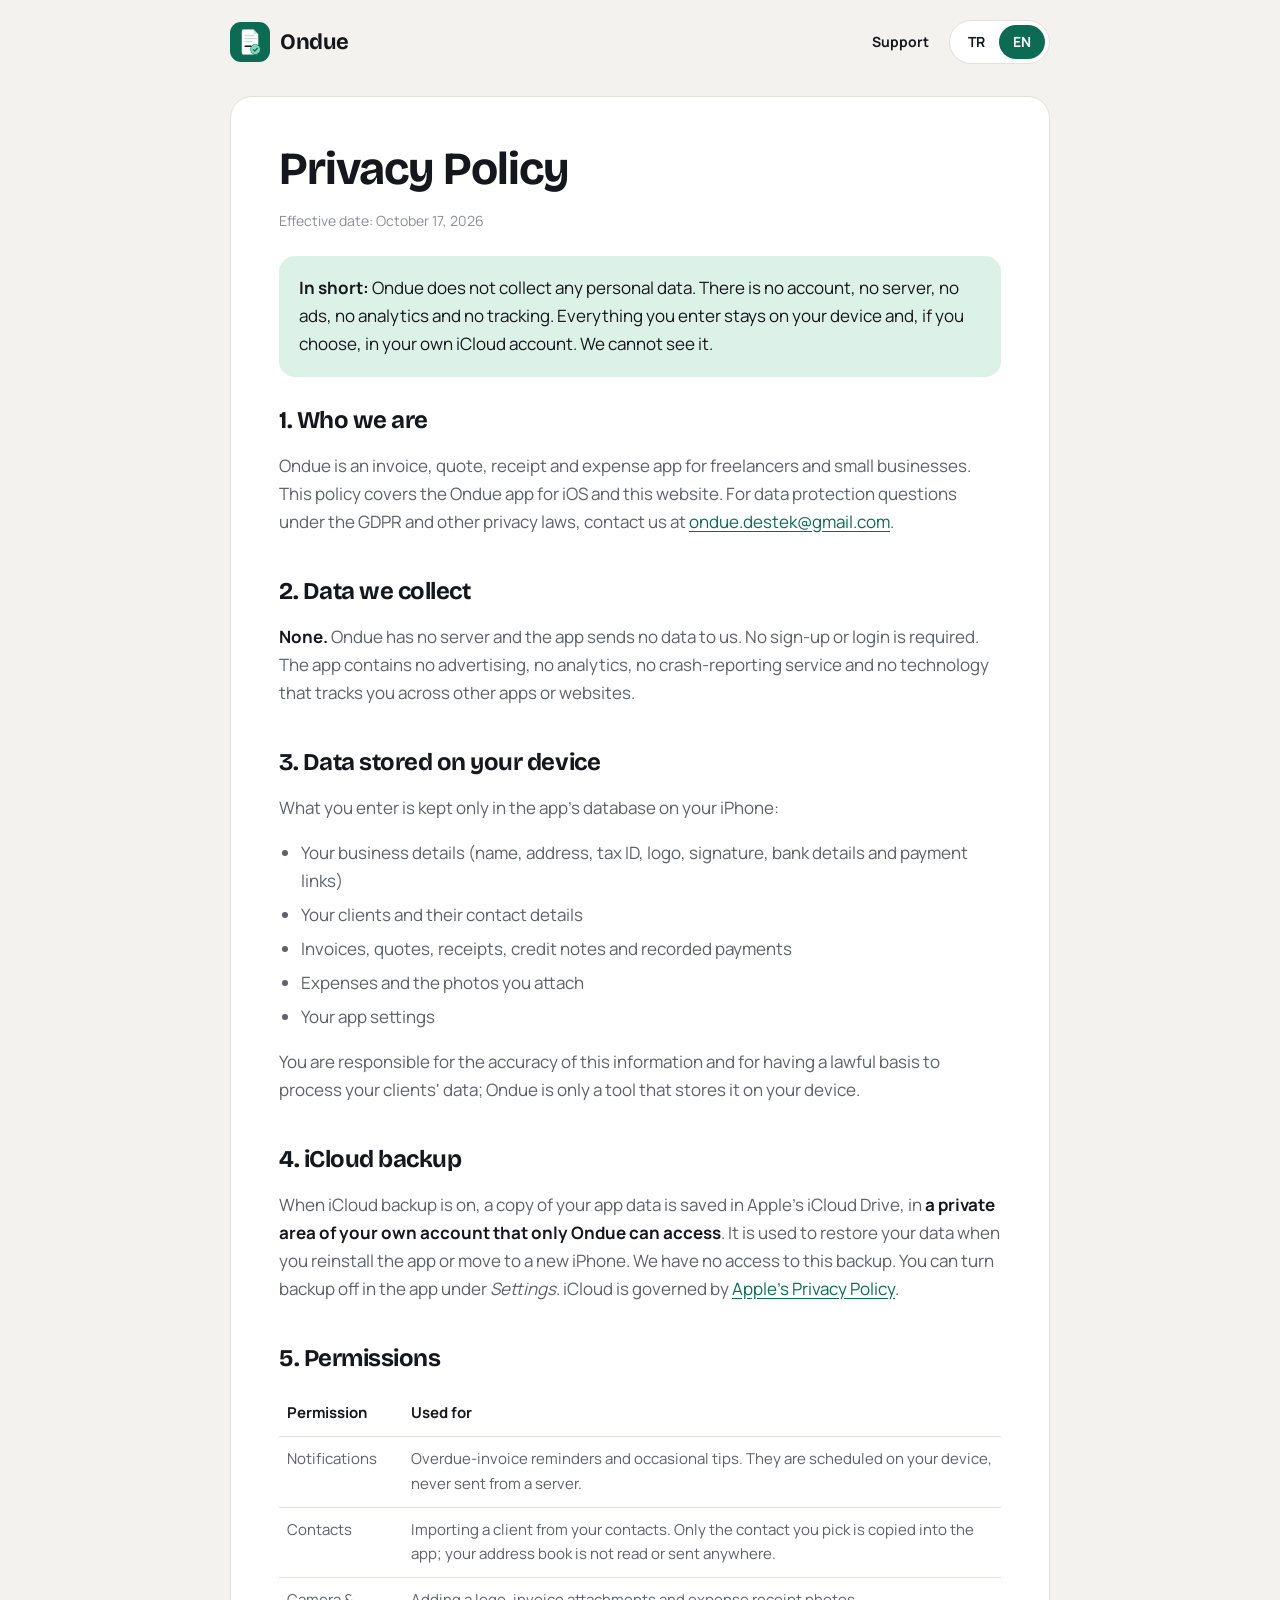
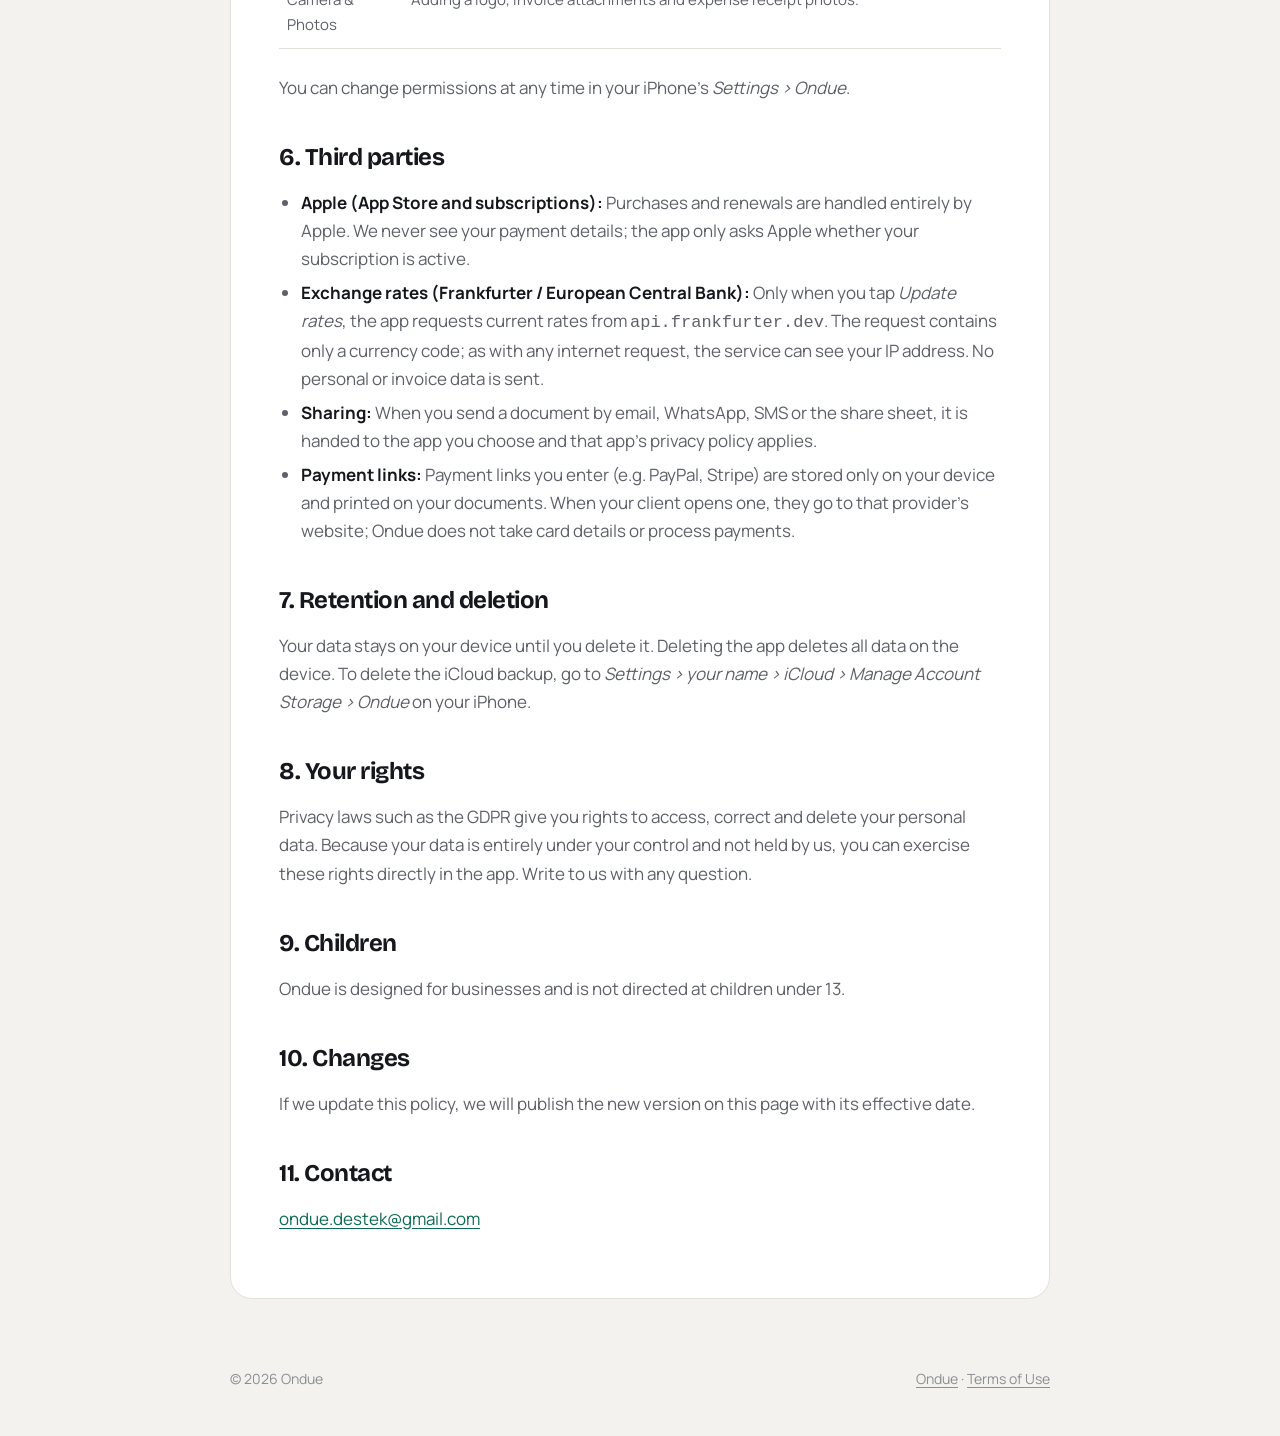
==== privacy.html @ c63a1c74 "Ondue website: home, support and privacy policy Co-Authored-By: Claude Opus 5.5 <noreply@anthropic.c" ====
<!doctype html>
<html lang="en" data-lang="en">
<head>
  <meta charset="utf-8" />
  <meta name="viewport" content="width=device-width, initial-scale=1" />
  <title>Privacy Policy · Ondue</title>
  <meta name="title-en" content="Privacy Policy · Ondue" />
  <meta name="title-tr" content="Gizlilik Politikası · Ondue" />
  <meta name="description" content="Ondue does not collect personal data. Everything stays on your device and in your own iCloud." />
  <meta name="theme-color" content="#0E6B53" />
  <link rel="icon" href="favicon.png" />
  <link rel="apple-touch-icon" href="logo.png" />
  <link rel="preconnect" href="https://fonts.googleapis.com" />
  <link rel="preconnect" href="https://fonts.gstatic.com" crossorigin />
  <link href="https://fonts.googleapis.com/css2?family=Bricolage+Grotesque:opsz,wght@12..96,700&family=Manrope:wght@400;500;700&display=swap" rel="stylesheet" />
  <link rel="stylesheet" href="style.css" />
  <script src="lang.js"></script>
</head>
<body>
  <header class="top">
    <div class="wrap">
      <a class="brand" href="./"><img src="logo.png" alt="" width="40" height="40" /><span>Ondue</span></a>
      <nav class="nav">
        <a href="./#support"><span lang-block="en">Support</span><span lang-block="tr">Destek</span></a>
        <div class="lang" role="group" aria-label="Language"><button data-lang="tr" aria-pressed="false">TR</button><button data-lang="en" aria-pressed="true">EN</button></div>
      </nav>
    </div>
  </header>

  <main class="wrap">
    <!-- ============================ TÜRKÇE ============================ -->
    <article class="doc" lang-block="tr" lang="tr">
      <h1>Gizlilik Politikası</h1>
      <p class="meta">Yürürlük tarihi: 17 Ekim 2026</p>

      <div class="summary">
        <p><strong>Kısaca:</strong> Ondue senden hiçbir kişisel veri toplamaz. Hesap, sunucu, reklam, analiz ya da takip yoktur. Girdiğin her şey cihazında ve istersen kendi iCloud hesabında saklanır. Biz bu verileri göremeyiz.</p>
      </div>

      <h2>1. Biz kimiz</h2>
      <p>Ondue, serbest çalışanlar ve küçük işletmeler için bir fatura, teklif, makbuz ve gider uygulamasıdır. Bu politika, iOS için Ondue uygulamasını ve bu web sitesini kapsar. 6698 sayılı Kişisel Verilerin Korunması Kanunu (KVKK) ve AB Genel Veri Koruma Tüzüğü (GDPR) açısından iletişim adresimiz: <a href="mailto:ondue.destek@gmail.com">ondue.destek@gmail.com</a>.</p>

      <h2>2. Topladığımız veriler</h2>
      <p><strong>Hiçbiri.</strong> Ondue'nun bir sunucusu yoktur ve uygulama bize hiçbir veri göndermez. Kayıt ya da giriş gerekmez. Uygulamada reklam, analiz aracı, hata raporlama servisi ya da başka uygulama ve sitelerde seni takip eden bir teknoloji bulunmaz.</p>

      <h2>3. Cihazında saklanan veriler</h2>
      <p>Uygulamaya girdiğin bilgiler yalnızca iPhone'undaki uygulama veritabanında tutulur:</p>
      <ul>
        <li>İşletme bilgilerin (ad, adres, vergi numarası, logo, imza, banka ve ödeme linkleri)</li>
        <li>Müşterilerin ve iletişim bilgileri</li>
        <li>Faturalar, teklifler, makbuzlar, iade faturaları ve ödeme kayıtları</li>
        <li>Giderler ve eklediğin fotoğraflar</li>
        <li>Uygulama ayarların</li>
      </ul>
      <p>Bu bilgilerin doğruluğundan ve müşterilerinin verilerini işlemek için gerekli hukuki dayanaktan sen sorumlusun; Ondue yalnızca bu verileri senin cihazında saklayan bir araçtır.</p>

      <h2>4. iCloud yedeği</h2>
      <p>iCloud yedeği açıkken uygulama verilerinin bir kopyası, Apple'ın iCloud Drive hizmetinde <strong>senin hesabına ait, yalnızca Ondue'nun erişebildiği özel bir alana</strong> kaydedilir. Bu yedek, uygulamayı silip yeniden yüklediğinde ya da yeni bir iPhone'a geçtiğinde verilerini geri yüklemek için kullanılır. Biz bu yedeğe erişemeyiz. Yedeklemeyi uygulamada <em>Ayarlar</em> bölümünden kapatabilirsin. iCloud, <a href="https://www.apple.com/tr/legal/privacy/">Apple'ın gizlilik politikasına</a> tabidir.</p>

      <h2>5. İzinler</h2>
      <div class="table-wrap">
        <table>
          <tr><th>İzin</th><th>Ne için</th></tr>
          <tr><td>Bildirimler</td><td>Geciken fatura hatırlatmaları ve seyrek ipuçları. Bildirimler cihazında planlanır, sunucudan gönderilmez.</td></tr>
          <tr><td>Kişiler</td><td>Rehberinden müşteri aktarmak. Yalnızca seçtiğin kişinin bilgileri uygulamaya kopyalanır, rehberin okunmaz ya da bir yere gönderilmez.</td></tr>
          <tr><td>Kamera ve Fotoğraflar</td><td>Logo, fatura ekleri ve gider fişi fotoğrafları eklemek.</td></tr>
        </table>
      </div>
      <p>İzinleri istediğin zaman iPhone'un <em>Ayarlar › Ondue</em> bölümünden değiştirebilirsin.</p>

      <h2>6. Üçüncü taraflar</h2>
      <ul>
        <li><strong>Apple (App Store ve abonelik):</strong> Abonelik satın alma ve yenileme işlemleri tamamen Apple tarafından yürütülür. Ödeme bilgilerini görmeyiz; uygulama yalnızca Apple'dan aboneliğinin aktif olup olmadığını öğrenir.</li>
        <li><strong>Döviz kurları (Frankfurter / Avrupa Merkez Bankası):</strong> Yalnızca <em>Kurları güncelle</em> düğmesine bastığında, uygulama <code>api.frankfurter.dev</code> adresinden güncel kurları ister. Bu istekte yalnızca para birimi kodu gönderilir; her internet isteğinde olduğu gibi IP adresin bu servis tarafından görülebilir. Kişisel ya da fatura verisi gönderilmez.</li>
        <li><strong>Paylaşım:</strong> Bir belgeyi e-posta, WhatsApp, SMS ya da paylaşım menüsüyle gönderdiğinde, belge senin seçtiğin uygulamaya aktarılır ve o uygulamanın gizlilik politikası geçerli olur.</li>
        <li><strong>Ödeme linkleri:</strong> Girdiğin ödeme linkleri (ör. iyzico, PayTR, PayPal) yalnızca cihazında saklanır ve belgelerine eklenir. Müşterin linke tıkladığında ilgili ödeme sağlayıcısının sitesine gider; Ondue kart bilgisi almaz ve ödeme işlemez.</li>
      </ul>

      <h2>7. Saklama süresi ve silme</h2>
      <p>Veriler, sen silene kadar cihazında kalır. Uygulamayı silmek cihazdaki tüm verileri siler. iCloud yedeğini silmek için iPhone'unda <em>Ayarlar › adın › iCloud › Hesap Depolamasını Yönet › Ondue</em> yolunu izleyebilirsin.</p>

      <h2>8. Hakların</h2>
      <p>KVKK ve GDPR kapsamında kişisel verilerine erişme, düzeltme ve silme gibi hakların vardır. Verilerin bizde değil, tamamen senin kontrolünde olduğu için bu hakları doğrudan uygulama içinden kullanabilirsin. Her türlü soru için bize yazabilirsin.</p>

      <h2>9. Çocuklar</h2>
      <p>Ondue işletmeler için tasarlanmıştır ve 13 yaşın altındaki çocuklara yönelik değildir.</p>

      <h2>10. Değişiklikler</h2>
      <p>Bu politikayı güncellersek yeni sürümü bu sayfada, yürürlük tarihiyle birlikte yayınlarız.</p>

      <h2>11. İletişim</h2>
      <p><a href="mailto:ondue.destek@gmail.com">ondue.destek@gmail.com</a></p>
    </article>

    <!-- ============================ ENGLISH ============================ -->
    <article class="doc" lang-block="en" lang="en">
      <h1>Privacy Policy</h1>
      <p class="meta">Effective date: October 17, 2026</p>

      <div class="summary">
        <p><strong>In short:</strong> Ondue does not collect any personal data. There is no account, no server, no ads, no analytics and no tracking. Everything you enter stays on your device and, if you choose, in your own iCloud account. We cannot see it.</p>
      </div>

      <h2>1. Who we are</h2>
      <p>Ondue is an invoice, quote, receipt and expense app for freelancers and small businesses. This policy covers the Ondue app for iOS and this website. For data protection questions under the GDPR and other privacy laws, contact us at <a href="mailto:ondue.destek@gmail.com">ondue.destek@gmail.com</a>.</p>

      <h2>2. Data we collect</h2>
      <p><strong>None.</strong> Ondue has no server and the app sends no data to us. No sign-up or login is required. The app contains no advertising, no analytics, no crash-reporting service and no technology that tracks you across other apps or websites.</p>

      <h2>3. Data stored on your device</h2>
      <p>What you enter is kept only in the app's database on your iPhone:</p>
      <ul>
        <li>Your business details (name, address, tax ID, logo, signature, bank details and payment links)</li>
        <li>Your clients and their contact details</li>
        <li>Invoices, quotes, receipts, credit notes and recorded payments</li>
        <li>Expenses and the photos you attach</li>
        <li>Your app settings</li>
      </ul>
      <p>You are responsible for the accuracy of this information and for having a lawful basis to process your clients' data; Ondue is only a tool that stores it on your device.</p>

      <h2>4. iCloud backup</h2>
      <p>When iCloud backup is on, a copy of your app data is saved in Apple's iCloud Drive, in <strong>a private area of your own account that only Ondue can access</strong>. It is used to restore your data when you reinstall the app or move to a new iPhone. We have no access to this backup. You can turn backup off in the app under <em>Settings</em>. iCloud is governed by <a href="https://www.apple.com/legal/privacy/">Apple's Privacy Policy</a>.</p>

      <h2>5. Permissions</h2>
      <div class="table-wrap">
        <table>
          <tr><th>Permission</th><th>Used for</th></tr>
          <tr><td>Notifications</td><td>Overdue-invoice reminders and occasional tips. They are scheduled on your device, never sent from a server.</td></tr>
          <tr><td>Contacts</td><td>Importing a client from your contacts. Only the contact you pick is copied into the app; your address book is not read or sent anywhere.</td></tr>
          <tr><td>Camera &amp; Photos</td><td>Adding a logo, invoice attachments and expense receipt photos.</td></tr>
        </table>
      </div>
      <p>You can change permissions at any time in your iPhone's <em>Settings › Ondue</em>.</p>

      <h2>6. Third parties</h2>
      <ul>
        <li><strong>Apple (App Store and subscriptions):</strong> Purchases and renewals are handled entirely by Apple. We never see your payment details; the app only asks Apple whether your subscription is active.</li>
        <li><strong>Exchange rates (Frankfurter / European Central Bank):</strong> Only when you tap <em>Update rates</em>, the app requests current rates from <code>api.frankfurter.dev</code>. The request contains only a currency code; as with any internet request, the service can see your IP address. No personal or invoice data is sent.</li>
        <li><strong>Sharing:</strong> When you send a document by email, WhatsApp, SMS or the share sheet, it is handed to the app you choose and that app's privacy policy applies.</li>
        <li><strong>Payment links:</strong> Payment links you enter (e.g. PayPal, Stripe) are stored only on your device and printed on your documents. When your client opens one, they go to that provider's website; Ondue does not take card details or process payments.</li>
      </ul>

      <h2>7. Retention and deletion</h2>
      <p>Your data stays on your device until you delete it. Deleting the app deletes all data on the device. To delete the iCloud backup, go to <em>Settings › your name › iCloud › Manage Account Storage › Ondue</em> on your iPhone.</p>

      <h2>8. Your rights</h2>
      <p>Privacy laws such as the GDPR give you rights to access, correct and delete your personal data. Because your data is entirely under your control and not held by us, you can exercise these rights directly in the app. Write to us with any question.</p>

      <h2>9. Children</h2>
      <p>Ondue is designed for businesses and is not directed at children under 13.</p>

      <h2>10. Changes</h2>
      <p>If we update this policy, we will publish the new version on this page with its effective date.</p>

      <h2>11. Contact</h2>
      <p><a href="mailto:ondue.destek@gmail.com">ondue.destek@gmail.com</a></p>
    </article>
  </main>

  <footer>
    <div class="wrap">
      <span>© 2026 Ondue</span>
      <span><a href="./">Ondue</a> · <a href="https://www.apple.com/legal/internet-services/itunes/dev/stdeula/"><span lang-block="en">Terms of Use</span><span lang-block="tr">Kullanım Koşulları</span></a></span>
    </div>
  </footer>
</body>
</html>
---- style.css ----
:root {
  --bg: #f4f2ee;
  --card: #ffffff;
  --ink: #15171c;
  --muted: #5e6168;
  --faint: #8b8e95;
  --line: #e4e1da;
  --accent: #0e6b53;
  --accent-ink: #ffffff;
  --mint: #7fd8b6;
  --mint-soft: #dcf2e8;
  --radius: 22px;
  color-scheme: light;
}
@media (prefers-color-scheme: dark) {
  :root {
    --bg: #101215;
    --card: #171a1f;
    --ink: #f3f4f6;
    --muted: #b9bdc6;
    --faint: #8b8f98;
    --line: #262a31;
    --accent: #7fd8b6;
    --accent-ink: #0b2a21;
    --mint-soft: #1e3a31;
    color-scheme: dark;
  }
}

* { box-sizing: border-box; }
html { -webkit-text-size-adjust: 100%; scroll-behavior: smooth; }
body {
  margin: 0;
  background: var(--bg);
  color: var(--ink);
  font: 400 17px/1.65 'Manrope', system-ui, -apple-system, 'Segoe UI', sans-serif;
  -webkit-font-smoothing: antialiased;
}
a { color: var(--accent); text-underline-offset: 3px; }
h1, h2, h3, .brand { font-family: 'Bricolage Grotesque', 'Manrope', system-ui, sans-serif; letter-spacing: -0.02em; }
h1 { font-size: clamp(36px, 7vw, 60px); line-height: 1.05; margin: 0 0 16px; }
h2 { font-size: 24px; line-height: 1.25; margin: 40px 0 10px; }
h3 { font-size: 18px; margin: 22px 0 6px; }
p, li { color: var(--muted); }
strong { color: var(--ink); }
ul { padding-left: 22px; }
li { margin: 6px 0; }

.wrap { max-width: 860px; margin: 0 auto; padding: 0 20px; }

/* header */
.top { padding: 20px 0; }
.top .wrap { display: flex; align-items: center; justify-content: space-between; gap: 12px; }
.brand { display: flex; align-items: center; gap: 10px; font-weight: 700; font-size: 22px; color: var(--ink); text-decoration: none; }
.brand img { width: 40px; height: 40px; border-radius: 11px; }
.nav { display: flex; align-items: center; gap: 6px; flex-wrap: wrap; justify-content: flex-end; }
.nav a, .lang button {
  font: 700 14px/1 'Manrope', system-ui, sans-serif;
  color: var(--ink); text-decoration: none;
  padding: 10px 14px; border-radius: 999px; border: 0; background: transparent; cursor: pointer;
}
.nav a:hover, .lang button:hover { background: var(--card); }
.lang { display: inline-flex; background: var(--card); border-radius: 999px; padding: 4px; border: 1px solid var(--line); }
.lang button[aria-pressed='true'] { background: var(--accent); color: var(--accent-ink); }

/* hero */
.hero { padding: 48px 0 24px; text-align: center; }
.hero .icon { width: 112px; height: 112px; border-radius: 26px; box-shadow: 0 18px 50px rgba(14, 107, 83, 0.28); margin-bottom: 28px; }
.hero p.lead { font-size: 20px; max-width: 600px; margin: 0 auto 28px; }
.badge {
  display: inline-flex; align-items: center; gap: 8px;
  background: var(--ink); color: var(--bg); text-decoration: none;
  font-weight: 700; padding: 14px 22px; border-radius: 16px;
}
.badge small { display: block; font-weight: 500; font-size: 11px; opacity: 0.75; line-height: 1.2; }
.badge span { line-height: 1.2; text-align: left; }
.note { font-size: 14px; color: var(--faint); margin-top: 12px; }

/* cards */
.grid { display: grid; grid-template-columns: repeat(auto-fit, minmax(230px, 1fr)); gap: 14px; margin: 40px 0; }
.card { background: var(--card); border-radius: var(--radius); padding: 22px; border: 1px solid var(--line); }
.card h3 { margin-top: 12px; }
.card p { margin: 0; font-size: 15px; }
.dot { width: 44px; height: 44px; border-radius: 14px; background: var(--mint-soft); display: grid; place-items: center; color: var(--accent); }
.dot svg { width: 22px; height: 22px; }

/* document */
.doc { background: var(--card); border-radius: var(--radius); border: 1px solid var(--line); padding: clamp(22px, 5vw, 48px); margin: 12px 0 40px; }
.doc h1 { font-size: clamp(32px, 6vw, 46px); }
.doc h2:first-of-type { margin-top: 28px; }
.meta { color: var(--faint); font-size: 14px; margin: 0; }
.summary { background: var(--mint-soft); border-radius: 16px; padding: 18px 20px; margin: 24px 0 8px; }
.summary p { color: var(--ink); margin: 0; }
table { width: 100%; border-collapse: collapse; font-size: 15px; margin: 8px 0; }
th, td { text-align: left; padding: 10px 8px; border-bottom: 1px solid var(--line); vertical-align: top; }
th { color: var(--ink); font-weight: 700; }
td { color: var(--muted); }
.table-wrap { overflow-x: auto; }

footer { padding: 28px 0 48px; color: var(--faint); font-size: 14px; }
footer .wrap { display: flex; justify-content: space-between; gap: 12px; flex-wrap: wrap; }
footer a { color: var(--faint); }

[lang-block] { display: none; }
html[data-lang='tr'] [lang-block='tr'], html[data-lang='en'] [lang-block='en'] { display: revert; }

@media (max-width: 560px) {
  body { font-size: 16px; }
  .nav a { padding: 8px 10px; }
  .brand span { display: none; }
}
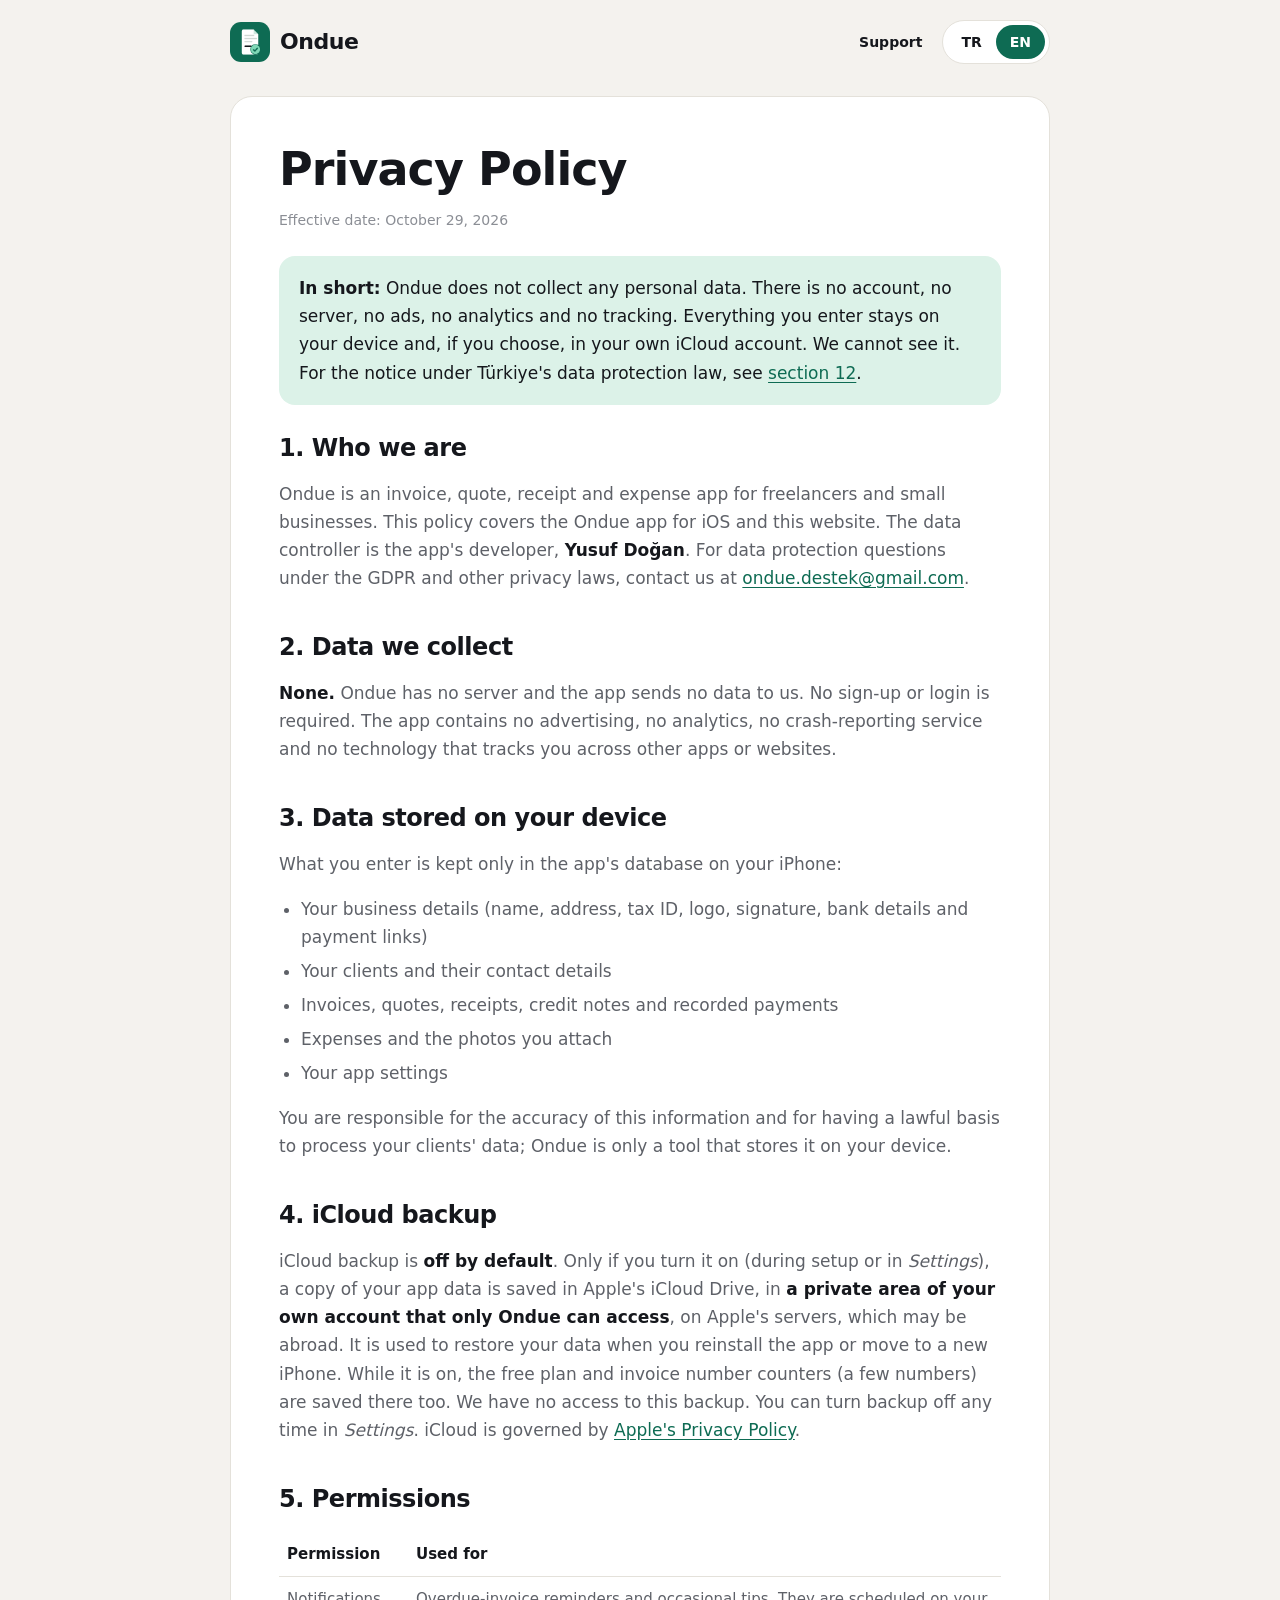
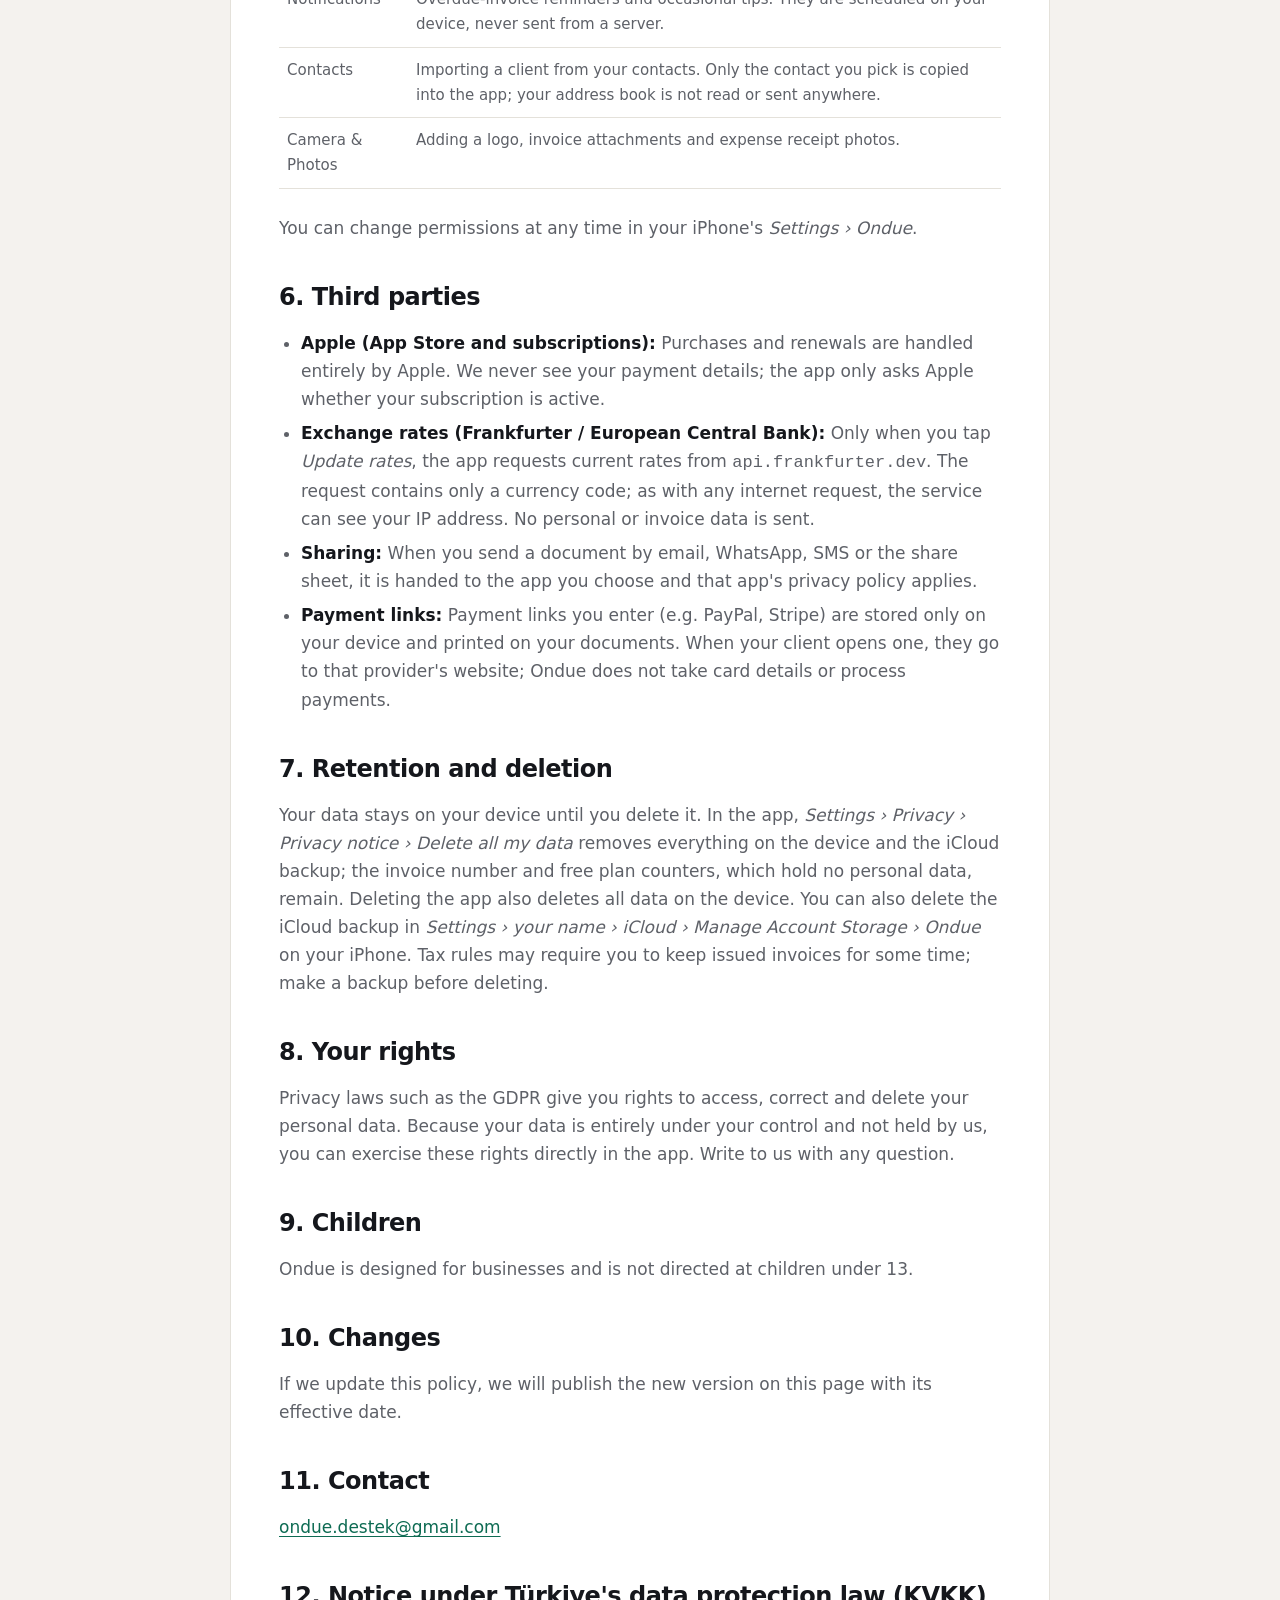
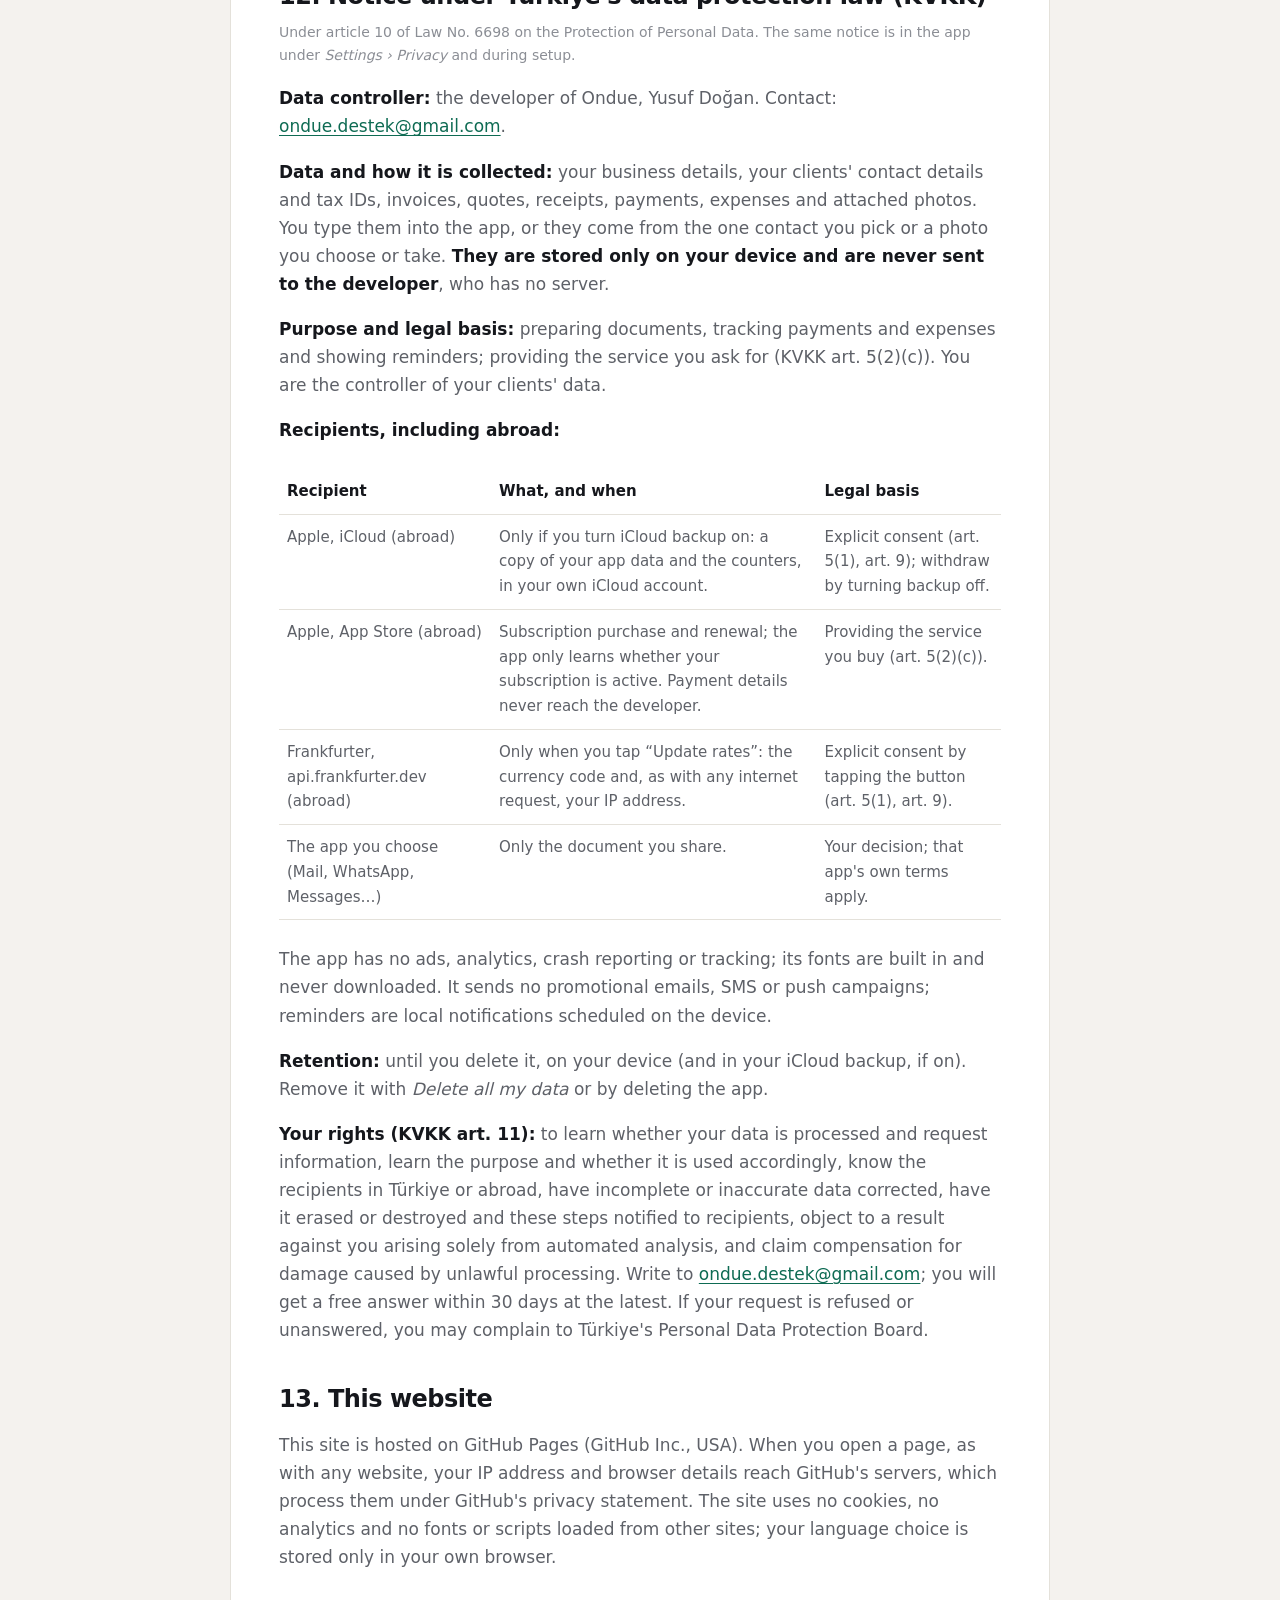
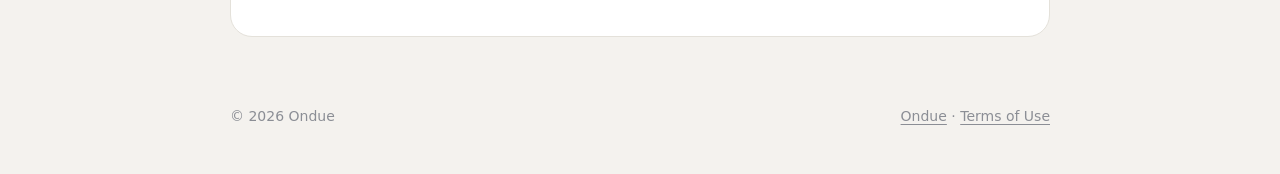
==== commit 4f8cea0a: "Gizlilik: KVKK aydınlatma metni, yazı tipleri siteden sunuluyor - privacy.html: 12. bölüm KVKK aydın" ====
--- a/privacy.html
+++ b/privacy.html
@@ -10,9 +10,6 @@
   <meta name="theme-color" content="#0E6B53" />
   <link rel="icon" href="favicon.png" />
   <link rel="apple-touch-icon" href="logo.png" />
-  <link rel="preconnect" href="https://fonts.googleapis.com" />
-  <link rel="preconnect" href="https://fonts.gstatic.com" crossorigin />
-  <link href="https://fonts.googleapis.com/css2?family=Bricolage+Grotesque:opsz,wght@12..96,700&family=Manrope:wght@400;500;700&display=swap" rel="stylesheet" />
   <link rel="stylesheet" href="style.css" />
   <script src="lang.js"></script>
 </head>
@@ -31,14 +28,14 @@
     <!-- ============================ TÜRKÇE ============================ -->
     <article class="doc" lang-block="tr" lang="tr">
       <h1>Gizlilik Politikası</h1>
-      <p class="meta">Yürürlük tarihi: 17 Ekim 2026</p>
+      <p class="meta">Yürürlük tarihi: 29 Ekim 2026</p>
 
       <div class="summary">
-        <p><strong>Kısaca:</strong> Ondue senden hiçbir kişisel veri toplamaz. Hesap, sunucu, reklam, analiz ya da takip yoktur. Girdiğin her şey cihazında ve istersen kendi iCloud hesabında saklanır. Biz bu verileri göremeyiz.</p>
+        <p><strong>Kısaca:</strong> Ondue senden hiçbir kişisel veri toplamaz. Hesap, sunucu, reklam, analiz ya da takip yoktur. Girdiğin her şey cihazında ve istersen kendi iCloud hesabında saklanır. Biz bu verileri göremeyiz. KVKK aydınlatma metni için <a href="#kvkk">12. bölüme</a> bak.</p>
       </div>
 
       <h2>1. Biz kimiz</h2>
-      <p>Ondue, serbest çalışanlar ve küçük işletmeler için bir fatura, teklif, makbuz ve gider uygulamasıdır. Bu politika, iOS için Ondue uygulamasını ve bu web sitesini kapsar. 6698 sayılı Kişisel Verilerin Korunması Kanunu (KVKK) ve AB Genel Veri Koruma Tüzüğü (GDPR) açısından iletişim adresimiz: <a href="mailto:ondue.destek@gmail.com">ondue.destek@gmail.com</a>.</p>
+      <p>Ondue, serbest çalışanlar ve küçük işletmeler için bir fatura, teklif, makbuz ve gider uygulamasıdır. Bu politika, iOS için Ondue uygulamasını ve bu web sitesini kapsar. Veri sorumlusu, uygulamanın geliştiricisi <strong>Yusuf Doğan</strong>'dır. 6698 sayılı Kişisel Verilerin Korunması Kanunu (KVKK) ve AB Genel Veri Koruma Tüzüğü (GDPR) açısından iletişim adresimiz: <a href="mailto:ondue.destek@gmail.com">ondue.destek@gmail.com</a>.</p>
 
       <h2>2. Topladığımız veriler</h2>
       <p><strong>Hiçbiri.</strong> Ondue'nun bir sunucusu yoktur ve uygulama bize hiçbir veri göndermez. Kayıt ya da giriş gerekmez. Uygulamada reklam, analiz aracı, hata raporlama servisi ya da başka uygulama ve sitelerde seni takip eden bir teknoloji bulunmaz.</p>
@@ -55,7 +52,7 @@
       <p>Bu bilgilerin doğruluğundan ve müşterilerinin verilerini işlemek için gerekli hukuki dayanaktan sen sorumlusun; Ondue yalnızca bu verileri senin cihazında saklayan bir araçtır.</p>
 
       <h2>4. iCloud yedeği</h2>
-      <p>iCloud yedeği açıkken uygulama verilerinin bir kopyası, Apple'ın iCloud Drive hizmetinde <strong>senin hesabına ait, yalnızca Ondue'nun erişebildiği özel bir alana</strong> kaydedilir. Bu yedek, uygulamayı silip yeniden yüklediğinde ya da yeni bir iPhone'a geçtiğinde verilerini geri yüklemek için kullanılır. Biz bu yedeğe erişemeyiz. Yedeklemeyi uygulamada <em>Ayarlar</em> bölümünden kapatabilirsin. iCloud, <a href="https://www.apple.com/tr/legal/privacy/">Apple'ın gizlilik politikasına</a> tabidir.</p>
+      <p>iCloud yedeği <strong>varsayılan olarak kapalıdır</strong>; yalnızca sen açarsan (ilk kurulumda ya da <em>Ayarlar</em>'da) uygulama verilerinin bir kopyası, Apple'ın iCloud Drive hizmetinde <strong>senin hesabına ait, yalnızca Ondue'nun erişebildiği özel bir alana</strong> kaydedilir. Apple'ın sunucuları yurt dışındadır. Bu yedek, uygulamayı silip yeniden yüklediğinde ya da yeni bir iPhone'a geçtiğinde verilerini geri yüklemek için kullanılır. Yedek açıkken ücretsiz plan ve fatura numarası sayaçları (birkaç sayı) da aynı alana yazılır. Biz bu yedeğe erişemeyiz. Yedeklemeyi istediğin zaman <em>Ayarlar</em>'dan kapatabilirsin. iCloud, <a href="https://www.apple.com/tr/legal/privacy/">Apple'ın gizlilik politikasına</a> tabidir.</p>
 
       <h2>5. İzinler</h2>
       <div class="table-wrap">
@@ -77,10 +74,10 @@
       </ul>
 
       <h2>7. Saklama süresi ve silme</h2>
-      <p>Veriler, sen silene kadar cihazında kalır. Uygulamayı silmek cihazdaki tüm verileri siler. iCloud yedeğini silmek için iPhone'unda <em>Ayarlar › adın › iCloud › Hesap Depolamasını Yönet › Ondue</em> yolunu izleyebilirsin.</p>
+      <p>Veriler, sen silene kadar cihazında kalır. Uygulamada <em>Ayarlar › Gizlilik › KVKK aydınlatma metni › Tüm verilerimi sil</em> cihazdaki her şeyi ve iCloud yedeğini siler; kişisel bilgi içermeyen fatura numarası ve ücretsiz plan sayaçları kalır. Uygulamayı silmek de cihazdaki tüm verileri siler. iCloud yedeğini ayrıca iPhone'unda <em>Ayarlar › adın › iCloud › Hesap Depolamasını Yönet › Ondue</em> yolundan silebilirsin. Vergi mevzuatı kestiğin faturaları belirli bir süre saklamanı gerektirebilir; silmeden önce bir yedek al.</p>
 
       <h2>8. Hakların</h2>
-      <p>KVKK ve GDPR kapsamında kişisel verilerine erişme, düzeltme ve silme gibi hakların vardır. Verilerin bizde değil, tamamen senin kontrolünde olduğu için bu hakları doğrudan uygulama içinden kullanabilirsin. Her türlü soru için bize yazabilirsin.</p>
+      <p>KVKK ve GDPR kapsamında kişisel verilerine erişme, düzeltme ve silme gibi hakların vardır. Verilerin bizde değil, tamamen senin kontrolünde olduğu için bu hakları doğrudan uygulama içinden kullanabilirsin. KVKK md.11 kapsamındaki hakların ve başvuru yolu <a href="#kvkk">12. bölümde</a>. Her türlü soru için bize yazabilirsin.</p>
 
       <h2>9. Çocuklar</h2>
       <p>Ondue işletmeler için tasarlanmıştır ve 13 yaşın altındaki çocuklara yönelik değildir.</p>
@@ -90,19 +87,41 @@
 
       <h2>11. İletişim</h2>
       <p><a href="mailto:ondue.destek@gmail.com">ondue.destek@gmail.com</a></p>
+
+      <h2 id="kvkk">12. KVKK Aydınlatma Metni</h2>
+      <p class="meta">6698 sayılı Kişisel Verilerin Korunması Kanunu md.10 ve Aydınlatma Yükümlülüğünün Yerine Getirilmesinde Uyulacak Usul ve Esaslar Hakkında Tebliğ uyarınca. Aynı metin uygulamada <em>Ayarlar › Gizlilik</em> bölümünde ve ilk kurulumda yer alır.</p>
+      <p><strong>Veri sorumlusu:</strong> Ondue uygulamasının geliştiricisi Yusuf Doğan. İletişim: <a href="mailto:ondue.destek@gmail.com">ondue.destek@gmail.com</a>.</p>
+      <p><strong>İşlenen veriler ve toplama yöntemi:</strong> İşletme bilgilerin (ad, soyad, unvan, adres, telefon, e-posta, vergi veya T.C. kimlik numarası, logo, imza, IBAN ve ödeme linkleri); müşterilerinin adı, adresi, e-postası, telefonu ve vergi numarası; faturalar, teklifler, makbuzlar, ödemeler, giderler ve eklediğin fotoğraflar. Bunları uygulamadaki formlara sen girersin ya da rehberinden seçtiğin tek bir kişiden, seçtiğin veya çektiğin bir fotoğraftan alınır. <strong>Yalnızca cihazında saklanır; geliştiriciye gönderilmez.</strong> Geliştiricinin sunucusu yoktur.</p>
+      <p><strong>Amaç ve hukuki sebep:</strong> Fatura, teklif ve makbuz hazırlamak, ödemeleri ve giderleri takip etmek, hatırlatma göstermek; talep ettiğin hizmetin sunulması (KVKK md.5/2-c). Müşterilerinin bilgileri için veri sorumlusu sensin.</p>
+      <p><strong>Aktarılan kişiler ve yurt dışı:</strong></p>
+      <div class="table-wrap">
+        <table>
+          <tr><th>Alıcı</th><th>Ne gider, ne zaman</th><th>Hukuki sebep</th></tr>
+          <tr><td>Apple, iCloud (yurt dışı)</td><td>Yalnızca iCloud yedeğini açarsan: uygulama verilerinin kopyası ve sayaçlar, kendi iCloud hesabına.</td><td>Açık rıza (md.5/1, md.9); yedeği kapatarak geri alınır.</td></tr>
+          <tr><td>Apple, App Store (yurt dışı)</td><td>Abonelik satın alma ve yenileme; uygulama yalnızca aboneliğin etkin olup olmadığını öğrenir. Ödeme bilgilerin geliştiriciye gelmez.</td><td>Satın aldığın hizmetin sunulması (md.5/2-c).</td></tr>
+          <tr><td>Frankfurter, api.frankfurter.dev (yurt dışı)</td><td>Yalnızca “Kurları güncelle”ye dokunduğunda: para birimi kodu ve, her internet isteğinde olduğu gibi, IP adresin.</td><td>Düğmeye dokunarak verdiğin açık rıza (md.5/1, md.9).</td></tr>
+          <tr><td>Seçtiğin uygulama (Mail, WhatsApp, Mesajlar…)</td><td>Bir belgeyi paylaştığında, yalnızca o belge.</td><td>Senin kararın; o uygulama kendi koşullarıyla işler.</td></tr>
+        </table>
+      </div>
+      <p>Uygulamada reklam, analiz, hata raporlama ya da takip aracı yoktur; yazı tipleri uygulamanın içindedir ve internetten indirilmez. Uygulama tanıtım ya da pazarlama amaçlı e-posta, SMS veya anlık bildirim göndermez; hatırlatmalar cihazda planlanan yerel bildirimlerdir.</p>
+      <p><strong>Saklama süresi:</strong> Sen silene kadar cihazında (ve açtıysan iCloud yedeğinde). <em>Tüm verilerimi sil</em> ile ya da uygulamayı silerek kaldırabilirsin.</p>
+      <p><strong>Hakların (KVKK md.11):</strong> Kişisel verilerinin işlenip işlenmediğini öğrenme, işlenmişse bilgi isteme, işlenme amacını ve amacına uygun kullanılıp kullanılmadığını öğrenme, yurt içinde veya yurt dışında aktarıldığı üçüncü kişileri bilme, eksik veya yanlış işlenmişse düzeltilmesini, silinmesini veya yok edilmesini isteme, bu işlemlerin aktarıldığı kişilere bildirilmesini isteme, münhasıran otomatik sistemlerle analiz edilmesi sonucu aleyhine bir sonuca itiraz etme ve kanuna aykırı işleme nedeniyle zarara uğrarsan zararın giderilmesini talep etme. Başvurunu <a href="mailto:ondue.destek@gmail.com">ondue.destek@gmail.com</a> adresine iletebilirsin; en geç 30 gün içinde ücretsiz cevaplanır. Başvurun reddedilir ya da cevapsız kalırsa Kişisel Verileri Koruma Kurulu'na şikâyette bulunabilirsin.</p>
+
+      <h2>13. Bu web sitesi</h2>
+      <p>Bu site GitHub Pages (GitHub Inc., ABD) üzerinde barındırılır. Bir sayfayı açtığında, her web sitesinde olduğu gibi IP adresin ve tarayıcı bilgilerin GitHub'ın sunucularına ulaşır; GitHub bunları kendi gizlilik bildirimine göre işler. Sitede çerez, analiz aracı ya da başka bir siteden yüklenen yazı tipi veya kod yoktur; dil seçimin yalnızca kendi tarayıcında saklanır.</p>
     </article>
 
     <!-- ============================ ENGLISH ============================ -->
     <article class="doc" lang-block="en" lang="en">
       <h1>Privacy Policy</h1>
-      <p class="meta">Effective date: October 17, 2026</p>
+      <p class="meta">Effective date: October 29, 2026</p>
 
       <div class="summary">
-        <p><strong>In short:</strong> Ondue does not collect any personal data. There is no account, no server, no ads, no analytics and no tracking. Everything you enter stays on your device and, if you choose, in your own iCloud account. We cannot see it.</p>
+        <p><strong>In short:</strong> Ondue does not collect any personal data. There is no account, no server, no ads, no analytics and no tracking. Everything you enter stays on your device and, if you choose, in your own iCloud account. We cannot see it. For the notice under Türkiye's data protection law, see <a href="#kvkk-en">section 12</a>.</p>
       </div>
 
       <h2>1. Who we are</h2>
-      <p>Ondue is an invoice, quote, receipt and expense app for freelancers and small businesses. This policy covers the Ondue app for iOS and this website. For data protection questions under the GDPR and other privacy laws, contact us at <a href="mailto:ondue.destek@gmail.com">ondue.destek@gmail.com</a>.</p>
+      <p>Ondue is an invoice, quote, receipt and expense app for freelancers and small businesses. This policy covers the Ondue app for iOS and this website. The data controller is the app's developer, <strong>Yusuf Doğan</strong>. For data protection questions under the GDPR and other privacy laws, contact us at <a href="mailto:ondue.destek@gmail.com">ondue.destek@gmail.com</a>.</p>
 
       <h2>2. Data we collect</h2>
       <p><strong>None.</strong> Ondue has no server and the app sends no data to us. No sign-up or login is required. The app contains no advertising, no analytics, no crash-reporting service and no technology that tracks you across other apps or websites.</p>
@@ -119,7 +138,7 @@
       <p>You are responsible for the accuracy of this information and for having a lawful basis to process your clients' data; Ondue is only a tool that stores it on your device.</p>
 
       <h2>4. iCloud backup</h2>
-      <p>When iCloud backup is on, a copy of your app data is saved in Apple's iCloud Drive, in <strong>a private area of your own account that only Ondue can access</strong>. It is used to restore your data when you reinstall the app or move to a new iPhone. We have no access to this backup. You can turn backup off in the app under <em>Settings</em>. iCloud is governed by <a href="https://www.apple.com/legal/privacy/">Apple's Privacy Policy</a>.</p>
+      <p>iCloud backup is <strong>off by default</strong>. Only if you turn it on (during setup or in <em>Settings</em>), a copy of your app data is saved in Apple's iCloud Drive, in <strong>a private area of your own account that only Ondue can access</strong>, on Apple's servers, which may be abroad. It is used to restore your data when you reinstall the app or move to a new iPhone. While it is on, the free plan and invoice number counters (a few numbers) are saved there too. We have no access to this backup. You can turn backup off any time in <em>Settings</em>. iCloud is governed by <a href="https://www.apple.com/legal/privacy/">Apple's Privacy Policy</a>.</p>
 
       <h2>5. Permissions</h2>
       <div class="table-wrap">
@@ -141,7 +160,7 @@
       </ul>
 
       <h2>7. Retention and deletion</h2>
-      <p>Your data stays on your device until you delete it. Deleting the app deletes all data on the device. To delete the iCloud backup, go to <em>Settings › your name › iCloud › Manage Account Storage › Ondue</em> on your iPhone.</p>
+      <p>Your data stays on your device until you delete it. In the app, <em>Settings › Privacy › Privacy notice › Delete all my data</em> removes everything on the device and the iCloud backup; the invoice number and free plan counters, which hold no personal data, remain. Deleting the app also deletes all data on the device. You can also delete the iCloud backup in <em>Settings › your name › iCloud › Manage Account Storage › Ondue</em> on your iPhone. Tax rules may require you to keep issued invoices for some time; make a backup before deleting.</p>
 
       <h2>8. Your rights</h2>
       <p>Privacy laws such as the GDPR give you rights to access, correct and delete your personal data. Because your data is entirely under your control and not held by us, you can exercise these rights directly in the app. Write to us with any question.</p>
@@ -154,6 +173,28 @@
 
       <h2>11. Contact</h2>
       <p><a href="mailto:ondue.destek@gmail.com">ondue.destek@gmail.com</a></p>
+
+      <h2 id="kvkk-en">12. Notice under Türkiye's data protection law (KVKK)</h2>
+      <p class="meta">Under article 10 of Law No. 6698 on the Protection of Personal Data. The same notice is in the app under <em>Settings › Privacy</em> and during setup.</p>
+      <p><strong>Data controller:</strong> the developer of Ondue, Yusuf Doğan. Contact: <a href="mailto:ondue.destek@gmail.com">ondue.destek@gmail.com</a>.</p>
+      <p><strong>Data and how it is collected:</strong> your business details, your clients' contact details and tax IDs, invoices, quotes, receipts, payments, expenses and attached photos. You type them into the app, or they come from the one contact you pick or a photo you choose or take. <strong>They are stored only on your device and are never sent to the developer</strong>, who has no server.</p>
+      <p><strong>Purpose and legal basis:</strong> preparing documents, tracking payments and expenses and showing reminders; providing the service you ask for (KVKK art. 5(2)(c)). You are the controller of your clients' data.</p>
+      <p><strong>Recipients, including abroad:</strong></p>
+      <div class="table-wrap">
+        <table>
+          <tr><th>Recipient</th><th>What, and when</th><th>Legal basis</th></tr>
+          <tr><td>Apple, iCloud (abroad)</td><td>Only if you turn iCloud backup on: a copy of your app data and the counters, in your own iCloud account.</td><td>Explicit consent (art. 5(1), art. 9); withdraw by turning backup off.</td></tr>
+          <tr><td>Apple, App Store (abroad)</td><td>Subscription purchase and renewal; the app only learns whether your subscription is active. Payment details never reach the developer.</td><td>Providing the service you buy (art. 5(2)(c)).</td></tr>
+          <tr><td>Frankfurter, api.frankfurter.dev (abroad)</td><td>Only when you tap “Update rates”: the currency code and, as with any internet request, your IP address.</td><td>Explicit consent by tapping the button (art. 5(1), art. 9).</td></tr>
+          <tr><td>The app you choose (Mail, WhatsApp, Messages…)</td><td>Only the document you share.</td><td>Your decision; that app's own terms apply.</td></tr>
+        </table>
+      </div>
+      <p>The app has no ads, analytics, crash reporting or tracking; its fonts are built in and never downloaded. It sends no promotional emails, SMS or push campaigns; reminders are local notifications scheduled on the device.</p>
+      <p><strong>Retention:</strong> until you delete it, on your device (and in your iCloud backup, if on). Remove it with <em>Delete all my data</em> or by deleting the app.</p>
+      <p><strong>Your rights (KVKK art. 11):</strong> to learn whether your data is processed and request information, learn the purpose and whether it is used accordingly, know the recipients in Türkiye or abroad, have incomplete or inaccurate data corrected, have it erased or destroyed and these steps notified to recipients, object to a result against you arising solely from automated analysis, and claim compensation for damage caused by unlawful processing. Write to <a href="mailto:ondue.destek@gmail.com">ondue.destek@gmail.com</a>; you will get a free answer within 30 days at the latest. If your request is refused or unanswered, you may complain to Türkiye's Personal Data Protection Board.</p>
+
+      <h2>13. This website</h2>
+      <p>This site is hosted on GitHub Pages (GitHub Inc., USA). When you open a page, as with any website, your IP address and browser details reach GitHub's servers, which process them under GitHub's privacy statement. The site uses no cookies, no analytics and no fonts or scripts loaded from other sites; your language choice is stored only in your own browser.</p>
     </article>
   </main>
 
--- a/style.css
+++ b/style.css
@@ -1,3 +1,9 @@
+/* Fonts are served from this site, never fetched from Google Fonts: no visitor data goes to a third party. */
+@font-face { font-family: 'Manrope'; font-weight: 400; font-display: swap; src: url('fonts/Manrope_400Regular.ttf') format('truetype'); }
+@font-face { font-family: 'Manrope'; font-weight: 500; font-display: swap; src: url('fonts/Manrope_500Medium.ttf') format('truetype'); }
+@font-face { font-family: 'Manrope'; font-weight: 700; font-display: swap; src: url('fonts/Manrope_700Bold.ttf') format('truetype'); }
+@font-face { font-family: 'Bricolage Grotesque'; font-weight: 700; font-display: swap; src: url('fonts/BricolageGrotesque_700Bold.ttf') format('truetype'); }
+
 :root {
   --bg: #f4f2ee;
   --card: #ffffff;
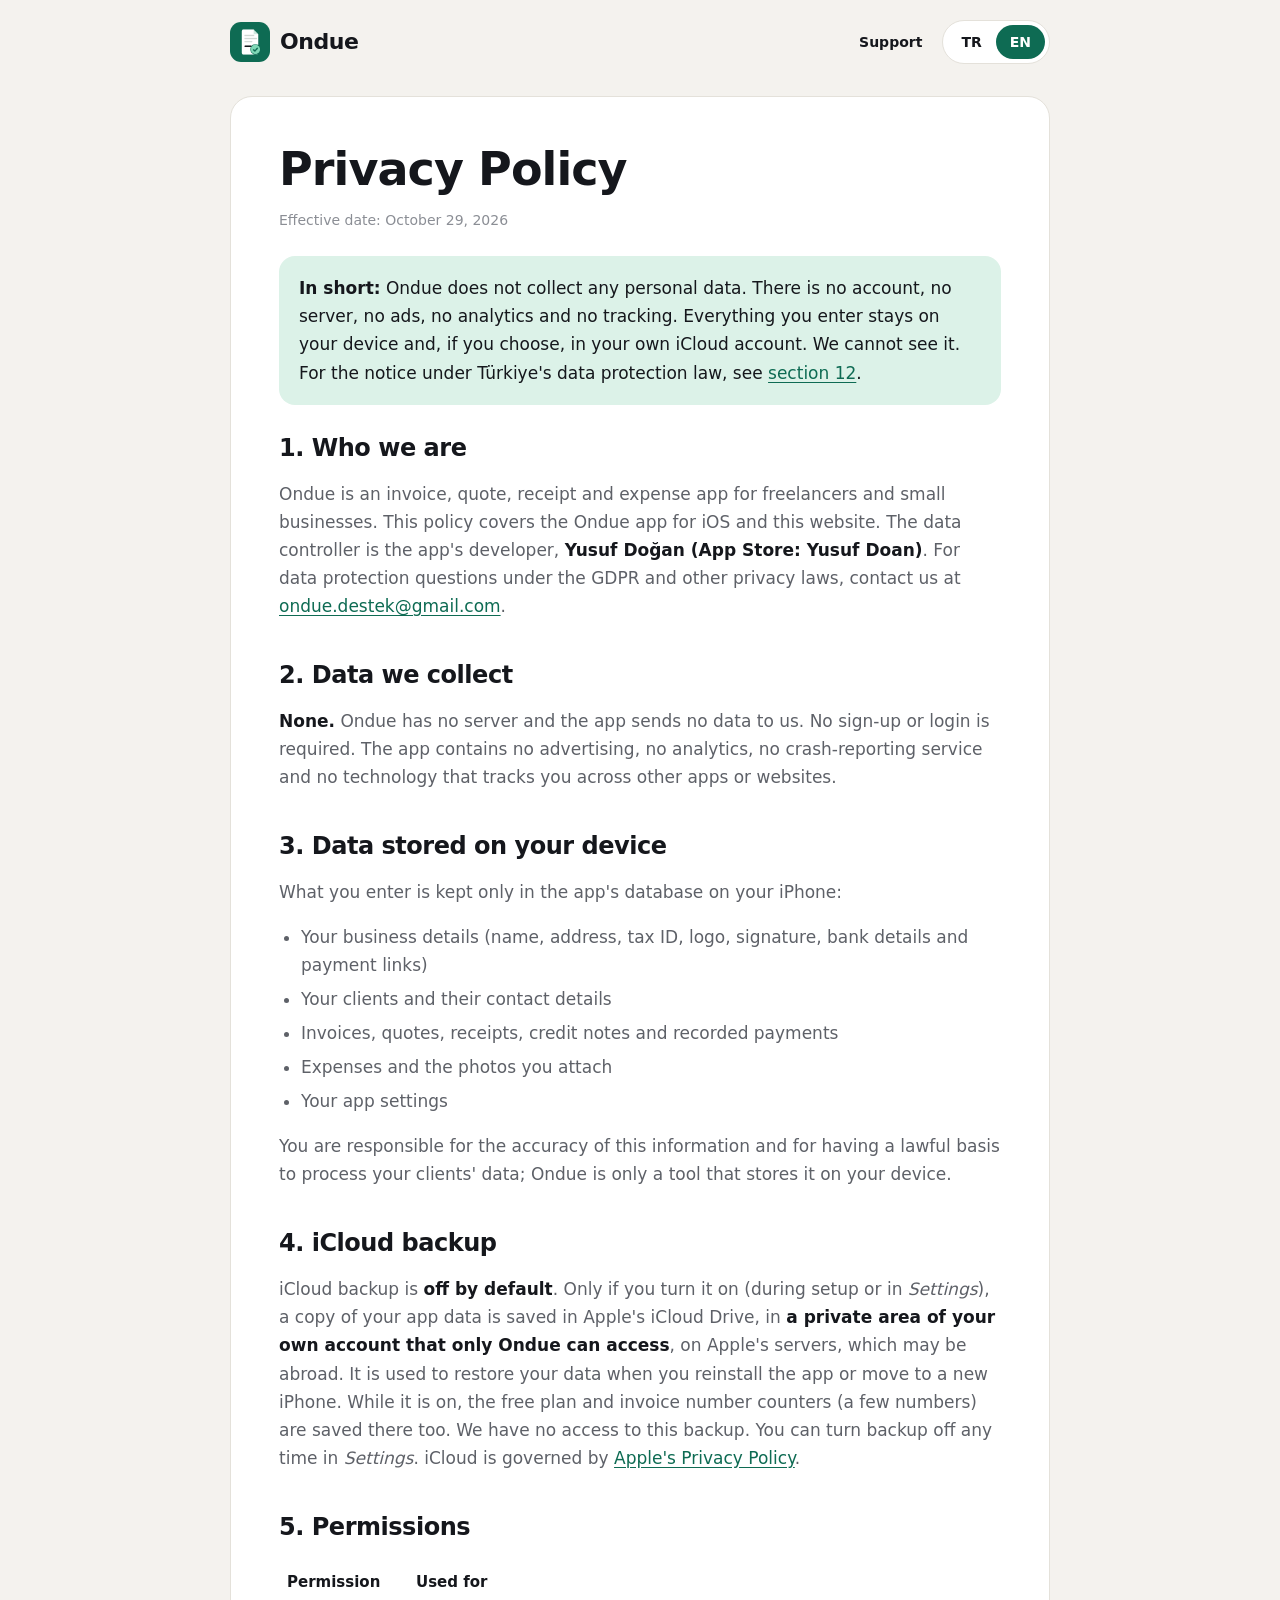
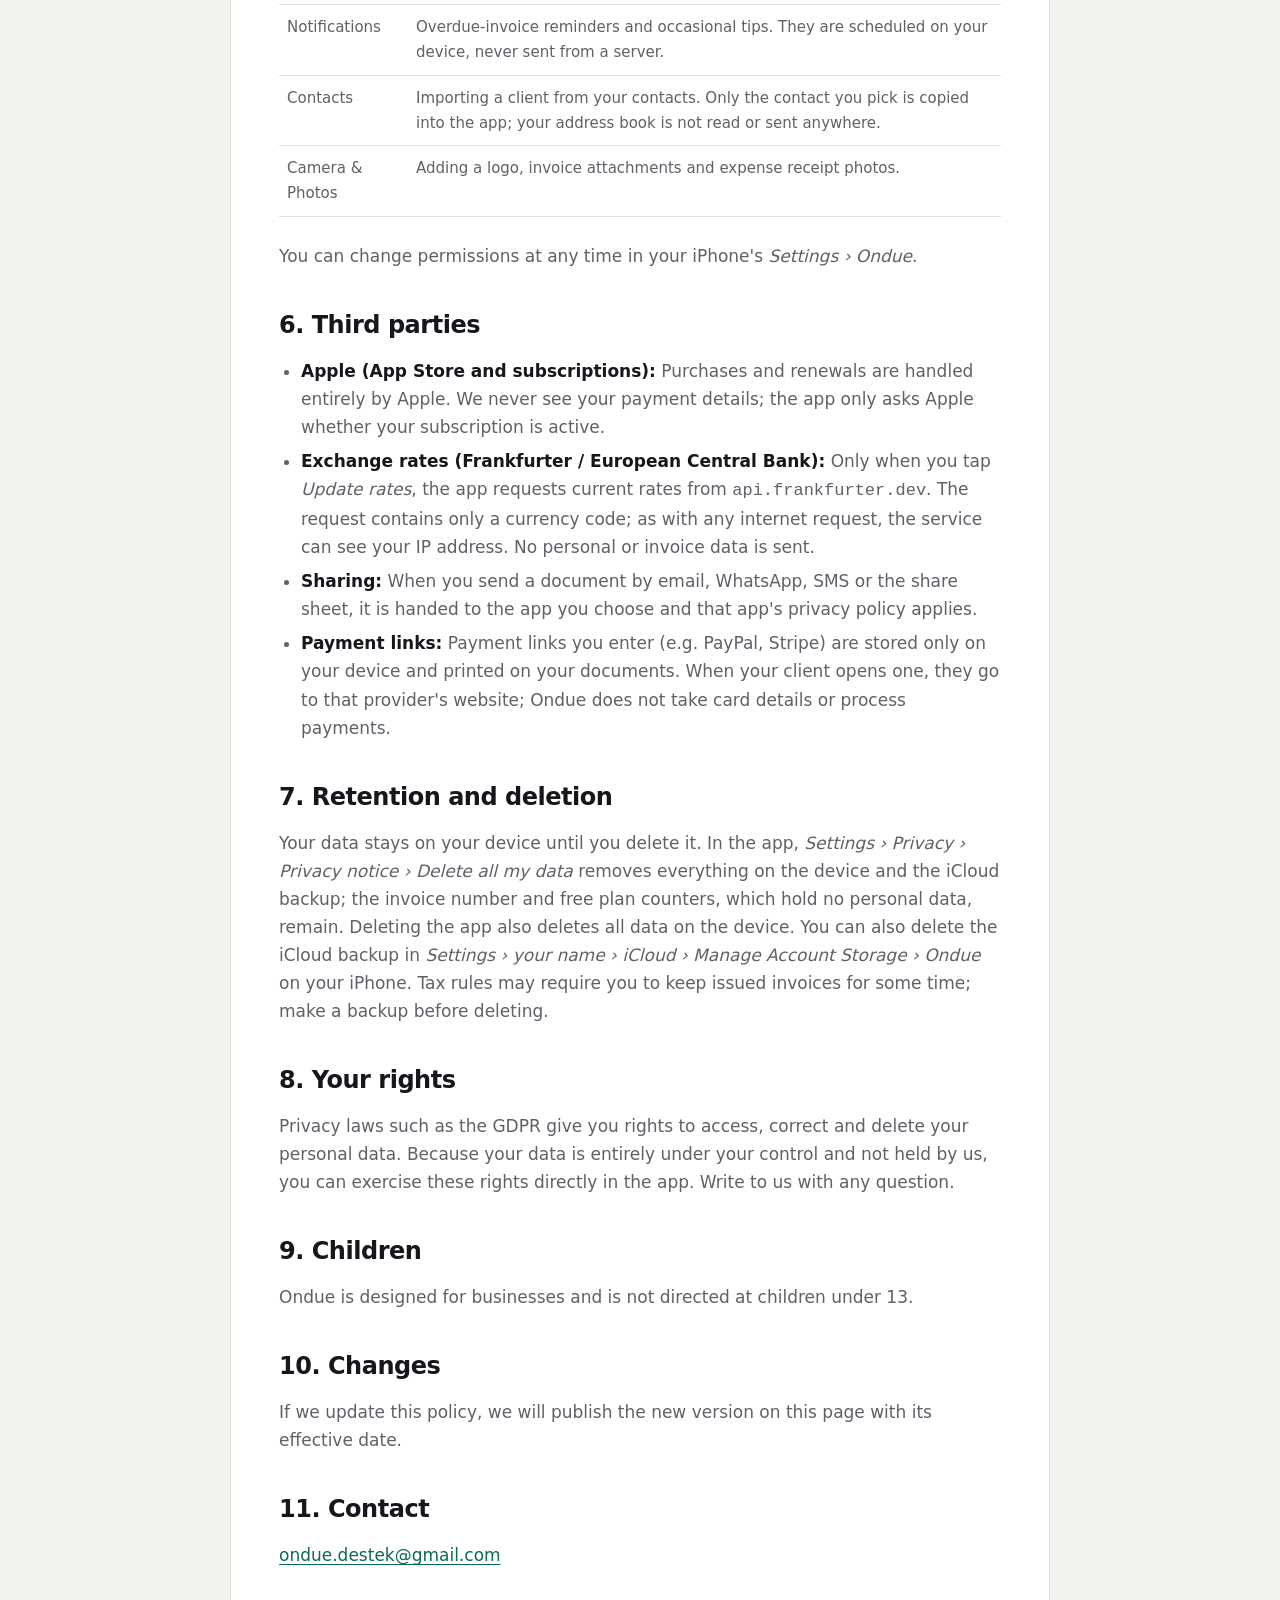
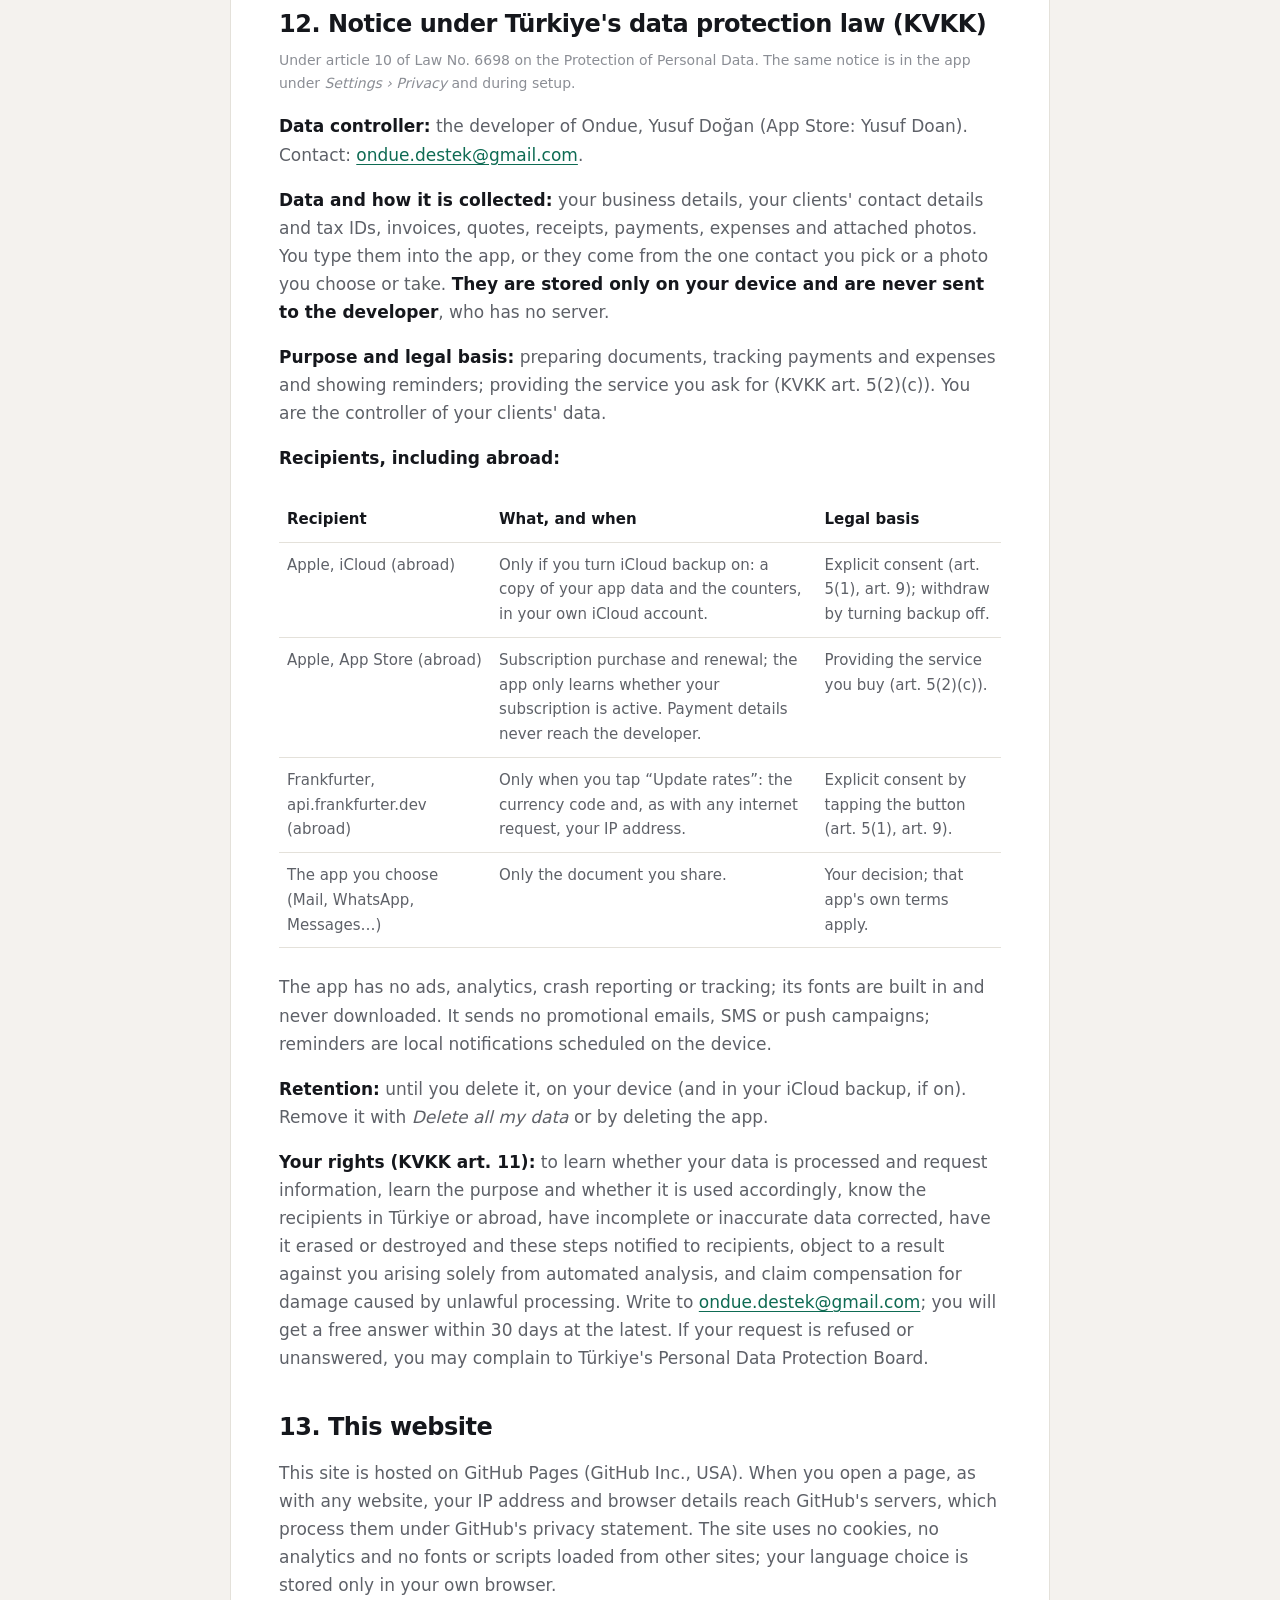
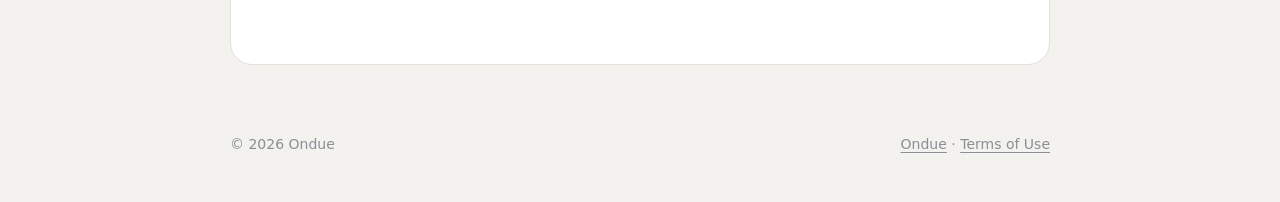
==== commit e89da9b4: "Veri sorumlusu: App Store satıcı adı (Yusuf Doan) eklendi Co-Authored-By: Claude Opus 5.5 <noreply@a" ====
--- a/privacy.html
+++ b/privacy.html
@@ -35,7 +35,7 @@
       </div>
 
       <h2>1. Biz kimiz</h2>
-      <p>Ondue, serbest çalışanlar ve küçük işletmeler için bir fatura, teklif, makbuz ve gider uygulamasıdır. Bu politika, iOS için Ondue uygulamasını ve bu web sitesini kapsar. Veri sorumlusu, uygulamanın geliştiricisi <strong>Yusuf Doğan</strong>'dır. 6698 sayılı Kişisel Verilerin Korunması Kanunu (KVKK) ve AB Genel Veri Koruma Tüzüğü (GDPR) açısından iletişim adresimiz: <a href="mailto:ondue.destek@gmail.com">ondue.destek@gmail.com</a>.</p>
+      <p>Ondue, serbest çalışanlar ve küçük işletmeler için bir fatura, teklif, makbuz ve gider uygulamasıdır. Bu politika, iOS için Ondue uygulamasını ve bu web sitesini kapsar. Veri sorumlusu, uygulamanın geliştiricisi <strong>Yusuf Doğan</strong>'dır (App Store'daki adı: Yusuf Doan). 6698 sayılı Kişisel Verilerin Korunması Kanunu (KVKK) ve AB Genel Veri Koruma Tüzüğü (GDPR) açısından iletişim adresimiz: <a href="mailto:ondue.destek@gmail.com">ondue.destek@gmail.com</a>.</p>
 
       <h2>2. Topladığımız veriler</h2>
       <p><strong>Hiçbiri.</strong> Ondue'nun bir sunucusu yoktur ve uygulama bize hiçbir veri göndermez. Kayıt ya da giriş gerekmez. Uygulamada reklam, analiz aracı, hata raporlama servisi ya da başka uygulama ve sitelerde seni takip eden bir teknoloji bulunmaz.</p>
@@ -90,7 +90,7 @@
 
       <h2 id="kvkk">12. KVKK Aydınlatma Metni</h2>
       <p class="meta">6698 sayılı Kişisel Verilerin Korunması Kanunu md.10 ve Aydınlatma Yükümlülüğünün Yerine Getirilmesinde Uyulacak Usul ve Esaslar Hakkında Tebliğ uyarınca. Aynı metin uygulamada <em>Ayarlar › Gizlilik</em> bölümünde ve ilk kurulumda yer alır.</p>
-      <p><strong>Veri sorumlusu:</strong> Ondue uygulamasının geliştiricisi Yusuf Doğan. İletişim: <a href="mailto:ondue.destek@gmail.com">ondue.destek@gmail.com</a>.</p>
+      <p><strong>Veri sorumlusu:</strong> Ondue uygulamasının geliştiricisi Yusuf Doğan (App Store: Yusuf Doan). İletişim: <a href="mailto:ondue.destek@gmail.com">ondue.destek@gmail.com</a>.</p>
       <p><strong>İşlenen veriler ve toplama yöntemi:</strong> İşletme bilgilerin (ad, soyad, unvan, adres, telefon, e-posta, vergi veya T.C. kimlik numarası, logo, imza, IBAN ve ödeme linkleri); müşterilerinin adı, adresi, e-postası, telefonu ve vergi numarası; faturalar, teklifler, makbuzlar, ödemeler, giderler ve eklediğin fotoğraflar. Bunları uygulamadaki formlara sen girersin ya da rehberinden seçtiğin tek bir kişiden, seçtiğin veya çektiğin bir fotoğraftan alınır. <strong>Yalnızca cihazında saklanır; geliştiriciye gönderilmez.</strong> Geliştiricinin sunucusu yoktur.</p>
       <p><strong>Amaç ve hukuki sebep:</strong> Fatura, teklif ve makbuz hazırlamak, ödemeleri ve giderleri takip etmek, hatırlatma göstermek; talep ettiğin hizmetin sunulması (KVKK md.5/2-c). Müşterilerinin bilgileri için veri sorumlusu sensin.</p>
       <p><strong>Aktarılan kişiler ve yurt dışı:</strong></p>
@@ -121,7 +121,7 @@
       </div>
 
       <h2>1. Who we are</h2>
-      <p>Ondue is an invoice, quote, receipt and expense app for freelancers and small businesses. This policy covers the Ondue app for iOS and this website. The data controller is the app's developer, <strong>Yusuf Doğan</strong>. For data protection questions under the GDPR and other privacy laws, contact us at <a href="mailto:ondue.destek@gmail.com">ondue.destek@gmail.com</a>.</p>
+      <p>Ondue is an invoice, quote, receipt and expense app for freelancers and small businesses. This policy covers the Ondue app for iOS and this website. The data controller is the app's developer, <strong>Yusuf Doğan (App Store: Yusuf Doan)</strong>. For data protection questions under the GDPR and other privacy laws, contact us at <a href="mailto:ondue.destek@gmail.com">ondue.destek@gmail.com</a>.</p>
 
       <h2>2. Data we collect</h2>
       <p><strong>None.</strong> Ondue has no server and the app sends no data to us. No sign-up or login is required. The app contains no advertising, no analytics, no crash-reporting service and no technology that tracks you across other apps or websites.</p>
@@ -176,7 +176,7 @@
 
       <h2 id="kvkk-en">12. Notice under Türkiye's data protection law (KVKK)</h2>
       <p class="meta">Under article 10 of Law No. 6698 on the Protection of Personal Data. The same notice is in the app under <em>Settings › Privacy</em> and during setup.</p>
-      <p><strong>Data controller:</strong> the developer of Ondue, Yusuf Doğan. Contact: <a href="mailto:ondue.destek@gmail.com">ondue.destek@gmail.com</a>.</p>
+      <p><strong>Data controller:</strong> the developer of Ondue, Yusuf Doğan (App Store: Yusuf Doan). Contact: <a href="mailto:ondue.destek@gmail.com">ondue.destek@gmail.com</a>.</p>
       <p><strong>Data and how it is collected:</strong> your business details, your clients' contact details and tax IDs, invoices, quotes, receipts, payments, expenses and attached photos. You type them into the app, or they come from the one contact you pick or a photo you choose or take. <strong>They are stored only on your device and are never sent to the developer</strong>, who has no server.</p>
       <p><strong>Purpose and legal basis:</strong> preparing documents, tracking payments and expenses and showing reminders; providing the service you ask for (KVKK art. 5(2)(c)). You are the controller of your clients' data.</p>
       <p><strong>Recipients, including abroad:</strong></p>
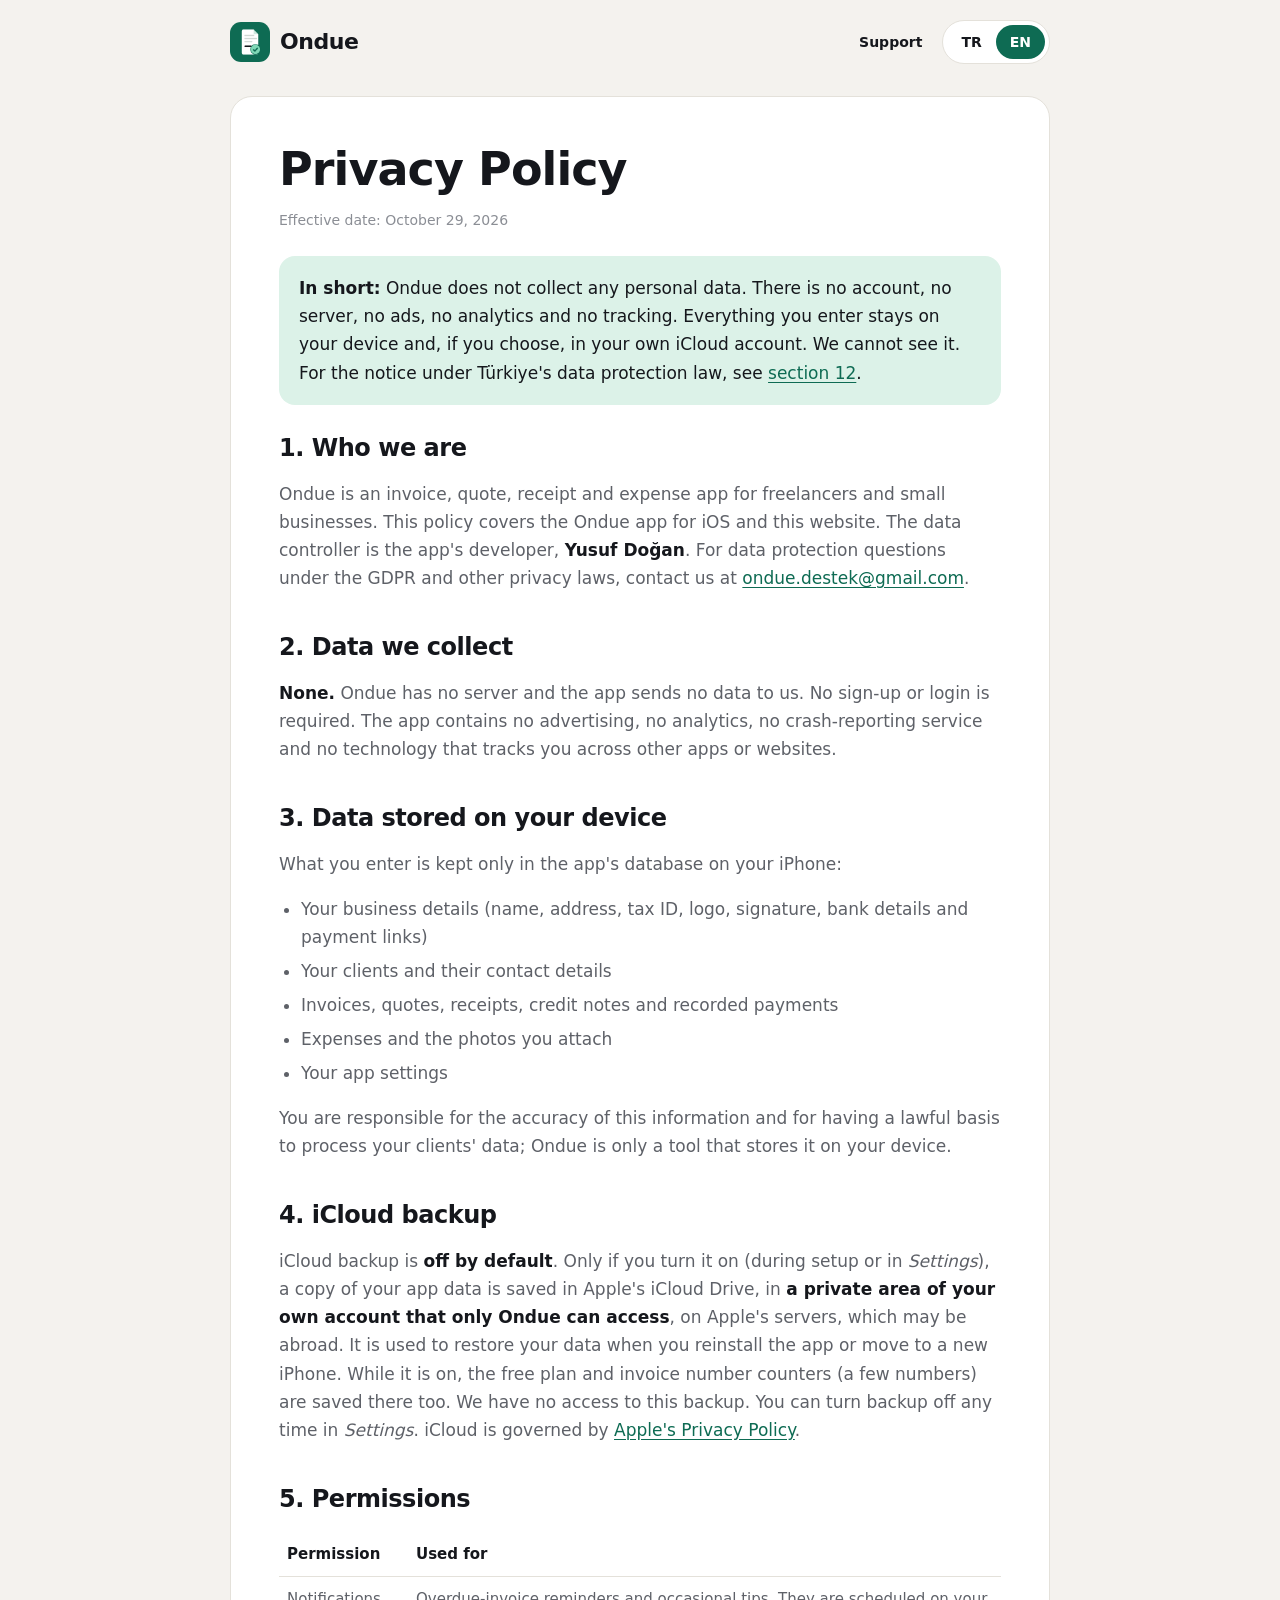
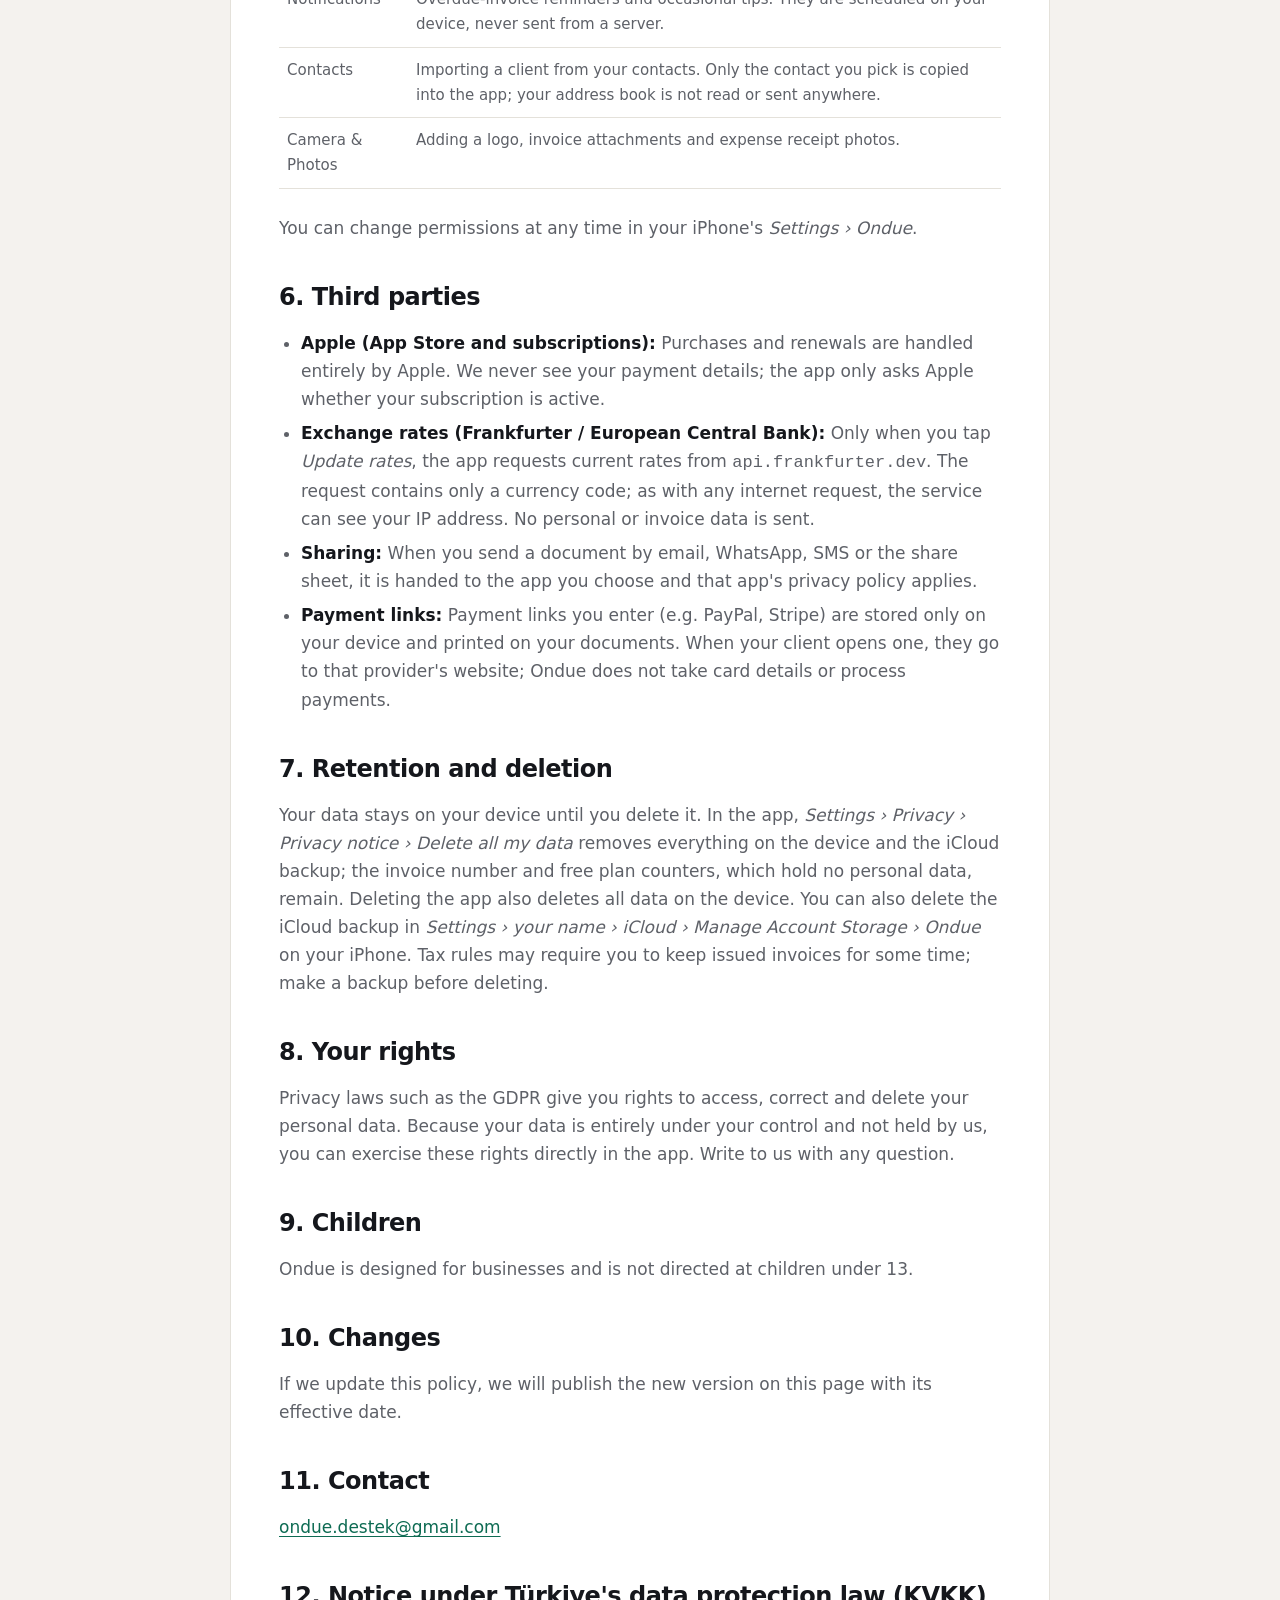
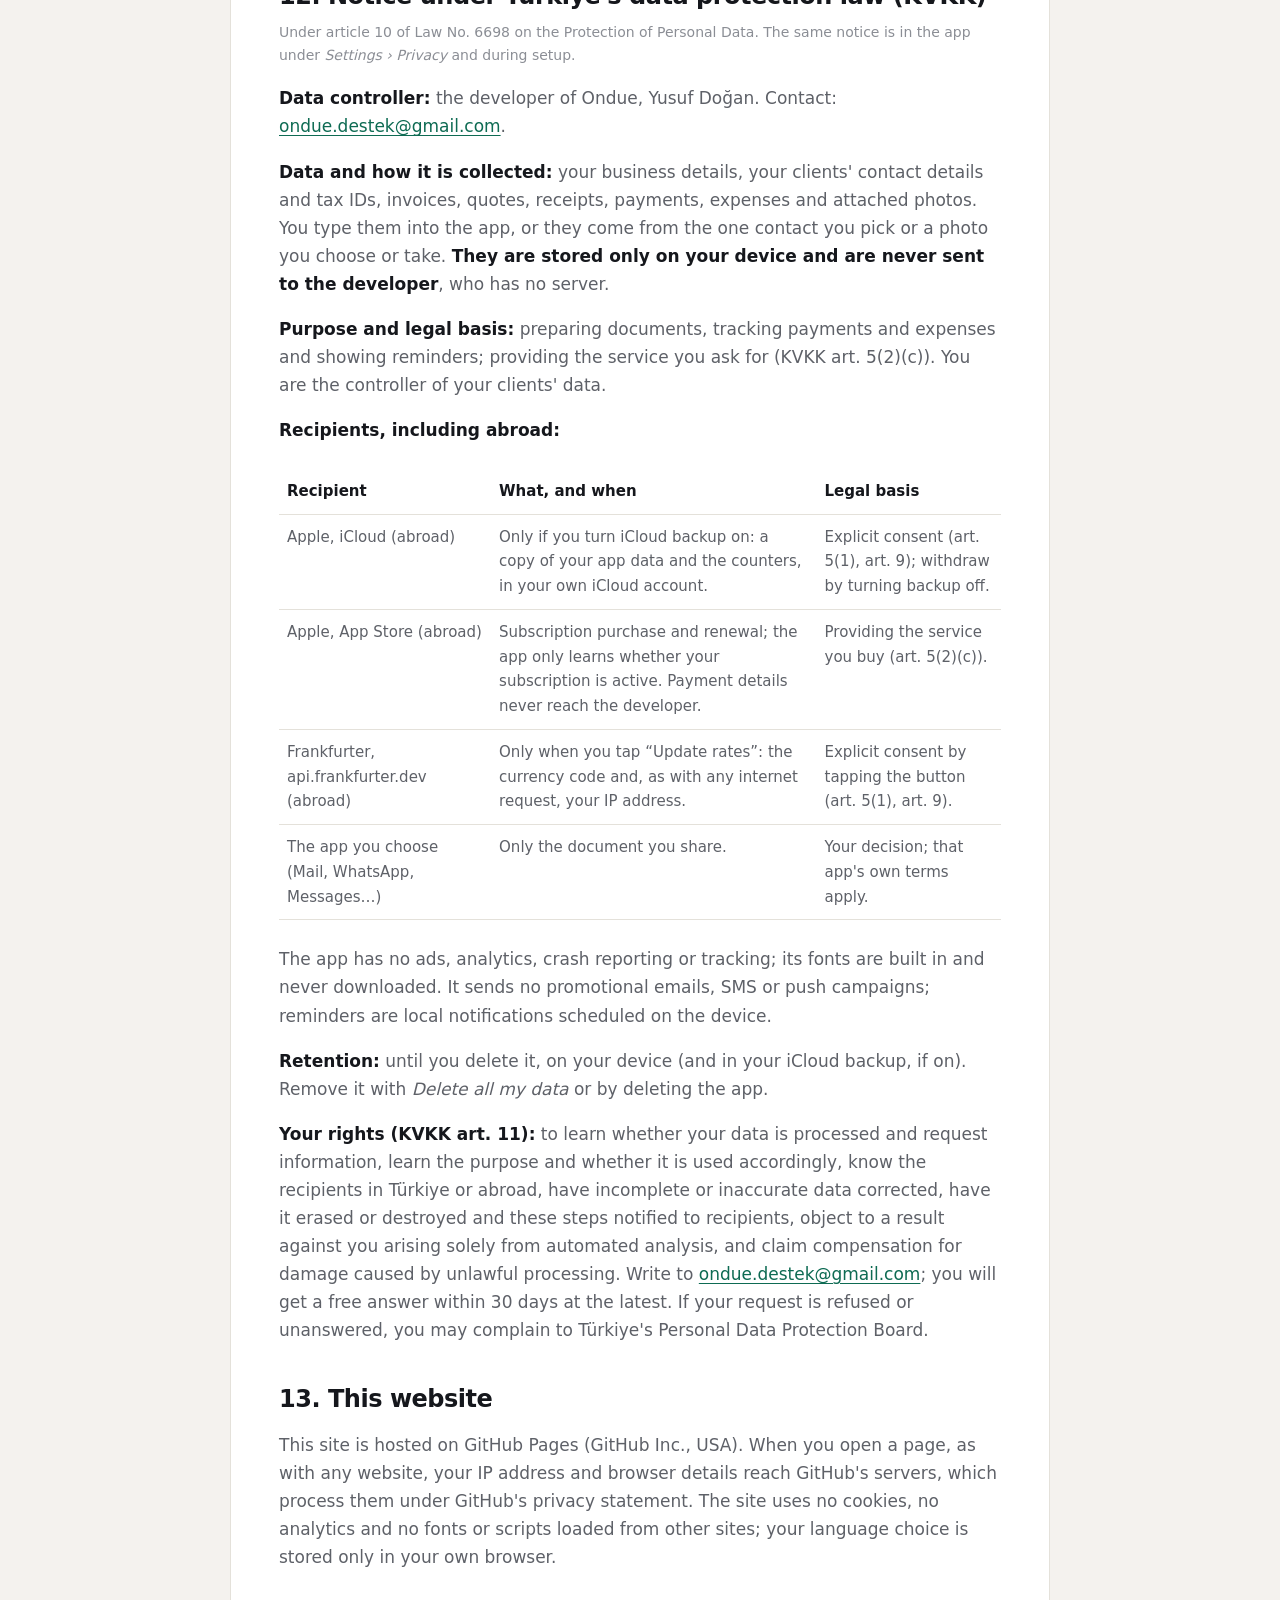
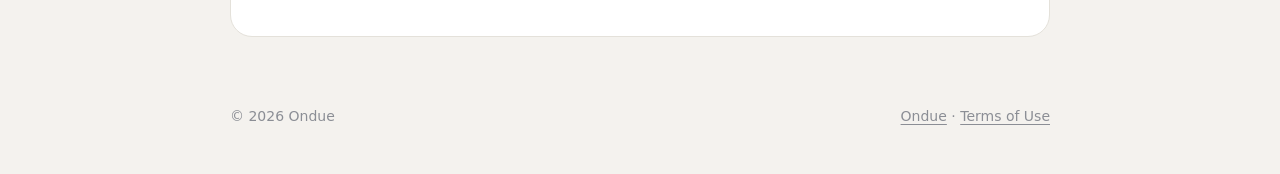
==== commit 09abd696: "Gizlilik sayfası incelemedeki 1.0.1 ile eşleşsin diye geri alındı (yeni metin kvkk-1.0.2 dalında) Co" ====
--- a/privacy.html
+++ b/privacy.html
@@ -35,7 +35,7 @@
       </div>
 
       <h2>1. Biz kimiz</h2>
-      <p>Ondue, serbest çalışanlar ve küçük işletmeler için bir fatura, teklif, makbuz ve gider uygulamasıdır. Bu politika, iOS için Ondue uygulamasını ve bu web sitesini kapsar. Veri sorumlusu, uygulamanın geliştiricisi <strong>Yusuf Doğan</strong>'dır (App Store'daki adı: Yusuf Doan). 6698 sayılı Kişisel Verilerin Korunması Kanunu (KVKK) ve AB Genel Veri Koruma Tüzüğü (GDPR) açısından iletişim adresimiz: <a href="mailto:ondue.destek@gmail.com">ondue.destek@gmail.com</a>.</p>
+      <p>Ondue, serbest çalışanlar ve küçük işletmeler için bir fatura, teklif, makbuz ve gider uygulamasıdır. Bu politika, iOS için Ondue uygulamasını ve bu web sitesini kapsar. Veri sorumlusu, uygulamanın geliştiricisi <strong>Yusuf Doğan</strong>'dır. 6698 sayılı Kişisel Verilerin Korunması Kanunu (KVKK) ve AB Genel Veri Koruma Tüzüğü (GDPR) açısından iletişim adresimiz: <a href="mailto:ondue.destek@gmail.com">ondue.destek@gmail.com</a>.</p>
 
       <h2>2. Topladığımız veriler</h2>
       <p><strong>Hiçbiri.</strong> Ondue'nun bir sunucusu yoktur ve uygulama bize hiçbir veri göndermez. Kayıt ya da giriş gerekmez. Uygulamada reklam, analiz aracı, hata raporlama servisi ya da başka uygulama ve sitelerde seni takip eden bir teknoloji bulunmaz.</p>
@@ -90,7 +90,7 @@
 
       <h2 id="kvkk">12. KVKK Aydınlatma Metni</h2>
       <p class="meta">6698 sayılı Kişisel Verilerin Korunması Kanunu md.10 ve Aydınlatma Yükümlülüğünün Yerine Getirilmesinde Uyulacak Usul ve Esaslar Hakkında Tebliğ uyarınca. Aynı metin uygulamada <em>Ayarlar › Gizlilik</em> bölümünde ve ilk kurulumda yer alır.</p>
-      <p><strong>Veri sorumlusu:</strong> Ondue uygulamasının geliştiricisi Yusuf Doğan (App Store: Yusuf Doan). İletişim: <a href="mailto:ondue.destek@gmail.com">ondue.destek@gmail.com</a>.</p>
+      <p><strong>Veri sorumlusu:</strong> Ondue uygulamasının geliştiricisi Yusuf Doğan. İletişim: <a href="mailto:ondue.destek@gmail.com">ondue.destek@gmail.com</a>.</p>
       <p><strong>İşlenen veriler ve toplama yöntemi:</strong> İşletme bilgilerin (ad, soyad, unvan, adres, telefon, e-posta, vergi veya T.C. kimlik numarası, logo, imza, IBAN ve ödeme linkleri); müşterilerinin adı, adresi, e-postası, telefonu ve vergi numarası; faturalar, teklifler, makbuzlar, ödemeler, giderler ve eklediğin fotoğraflar. Bunları uygulamadaki formlara sen girersin ya da rehberinden seçtiğin tek bir kişiden, seçtiğin veya çektiğin bir fotoğraftan alınır. <strong>Yalnızca cihazında saklanır; geliştiriciye gönderilmez.</strong> Geliştiricinin sunucusu yoktur.</p>
       <p><strong>Amaç ve hukuki sebep:</strong> Fatura, teklif ve makbuz hazırlamak, ödemeleri ve giderleri takip etmek, hatırlatma göstermek; talep ettiğin hizmetin sunulması (KVKK md.5/2-c). Müşterilerinin bilgileri için veri sorumlusu sensin.</p>
       <p><strong>Aktarılan kişiler ve yurt dışı:</strong></p>
@@ -121,7 +121,7 @@
       </div>
 
       <h2>1. Who we are</h2>
-      <p>Ondue is an invoice, quote, receipt and expense app for freelancers and small businesses. This policy covers the Ondue app for iOS and this website. The data controller is the app's developer, <strong>Yusuf Doğan (App Store: Yusuf Doan)</strong>. For data protection questions under the GDPR and other privacy laws, contact us at <a href="mailto:ondue.destek@gmail.com">ondue.destek@gmail.com</a>.</p>
+      <p>Ondue is an invoice, quote, receipt and expense app for freelancers and small businesses. This policy covers the Ondue app for iOS and this website. The data controller is the app's developer, <strong>Yusuf Doğan</strong>. For data protection questions under the GDPR and other privacy laws, contact us at <a href="mailto:ondue.destek@gmail.com">ondue.destek@gmail.com</a>.</p>
 
       <h2>2. Data we collect</h2>
       <p><strong>None.</strong> Ondue has no server and the app sends no data to us. No sign-up or login is required. The app contains no advertising, no analytics, no crash-reporting service and no technology that tracks you across other apps or websites.</p>
@@ -176,7 +176,7 @@
 
       <h2 id="kvkk-en">12. Notice under Türkiye's data protection law (KVKK)</h2>
       <p class="meta">Under article 10 of Law No. 6698 on the Protection of Personal Data. The same notice is in the app under <em>Settings › Privacy</em> and during setup.</p>
-      <p><strong>Data controller:</strong> the developer of Ondue, Yusuf Doğan (App Store: Yusuf Doan). Contact: <a href="mailto:ondue.destek@gmail.com">ondue.destek@gmail.com</a>.</p>
+      <p><strong>Data controller:</strong> the developer of Ondue, Yusuf Doğan. Contact: <a href="mailto:ondue.destek@gmail.com">ondue.destek@gmail.com</a>.</p>
       <p><strong>Data and how it is collected:</strong> your business details, your clients' contact details and tax IDs, invoices, quotes, receipts, payments, expenses and attached photos. You type them into the app, or they come from the one contact you pick or a photo you choose or take. <strong>They are stored only on your device and are never sent to the developer</strong>, who has no server.</p>
       <p><strong>Purpose and legal basis:</strong> preparing documents, tracking payments and expenses and showing reminders; providing the service you ask for (KVKK art. 5(2)(c)). You are the controller of your clients' data.</p>
       <p><strong>Recipients, including abroad:</strong></p>
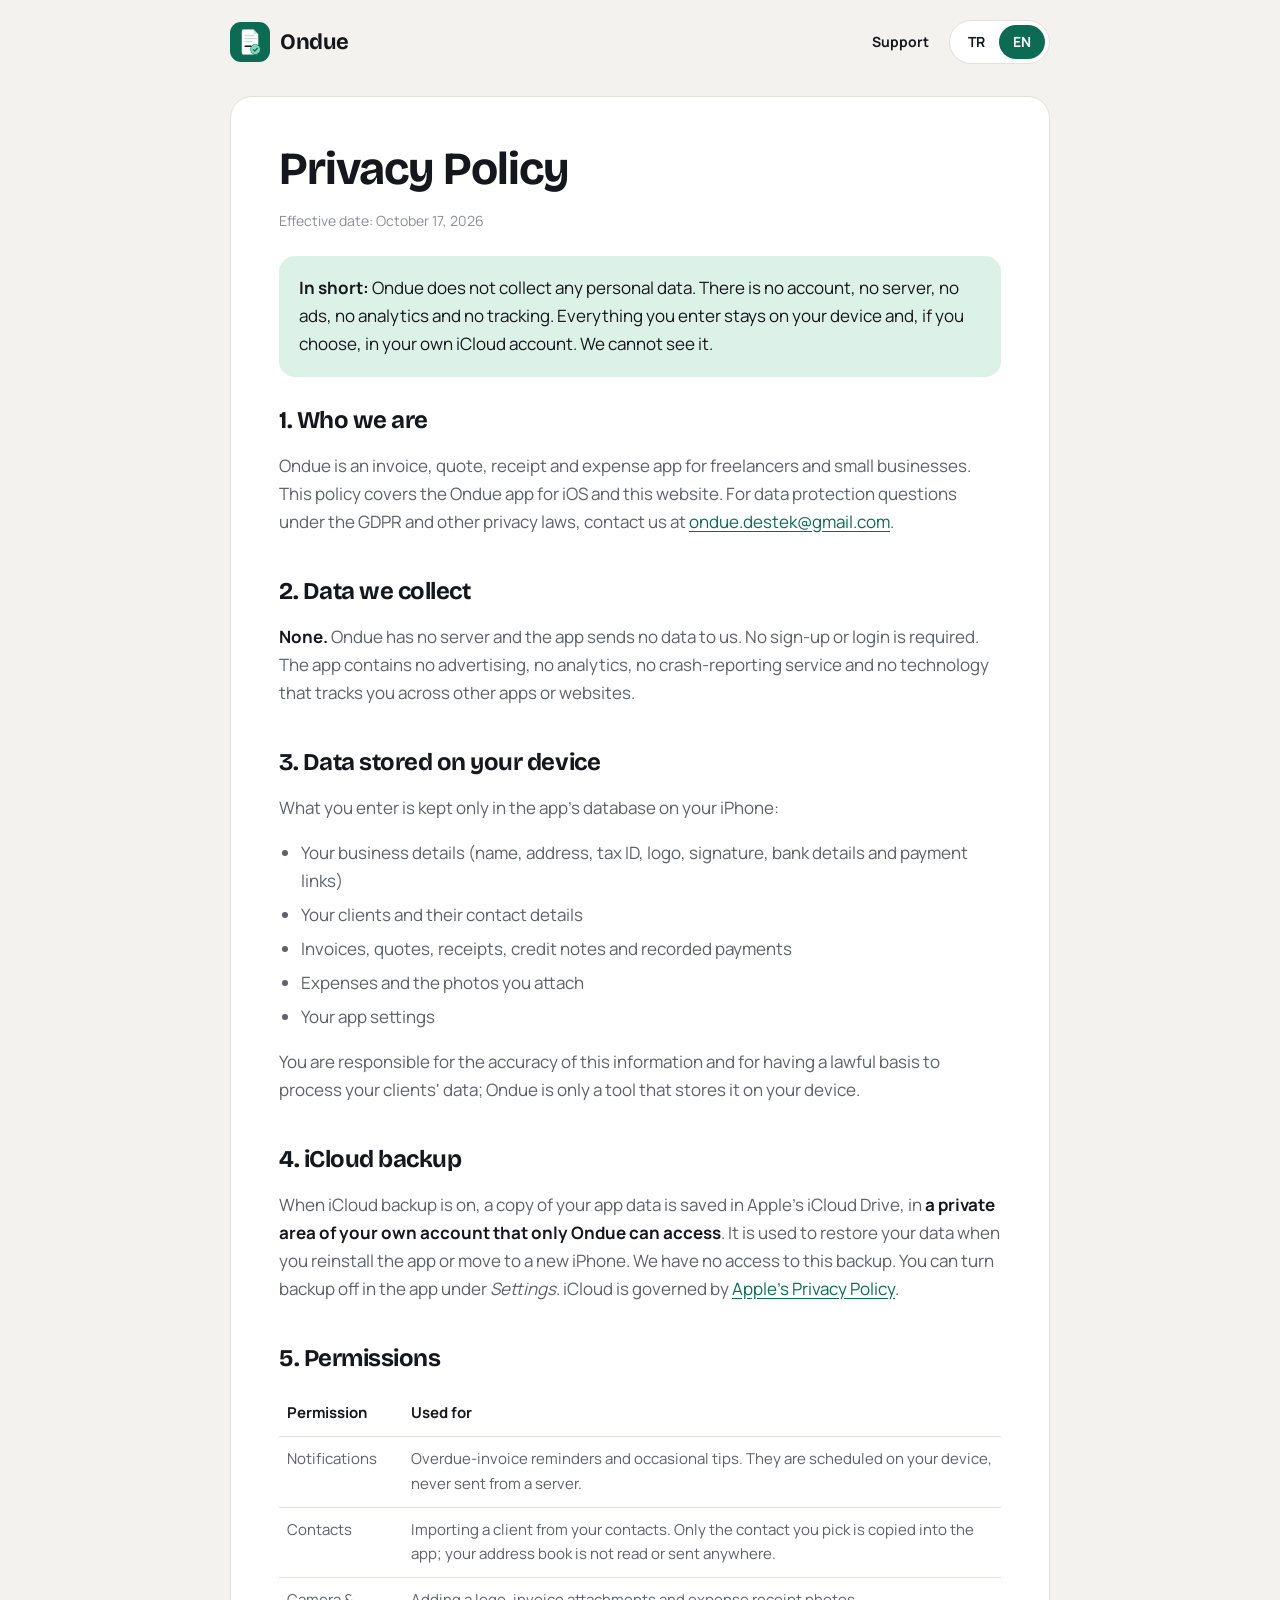
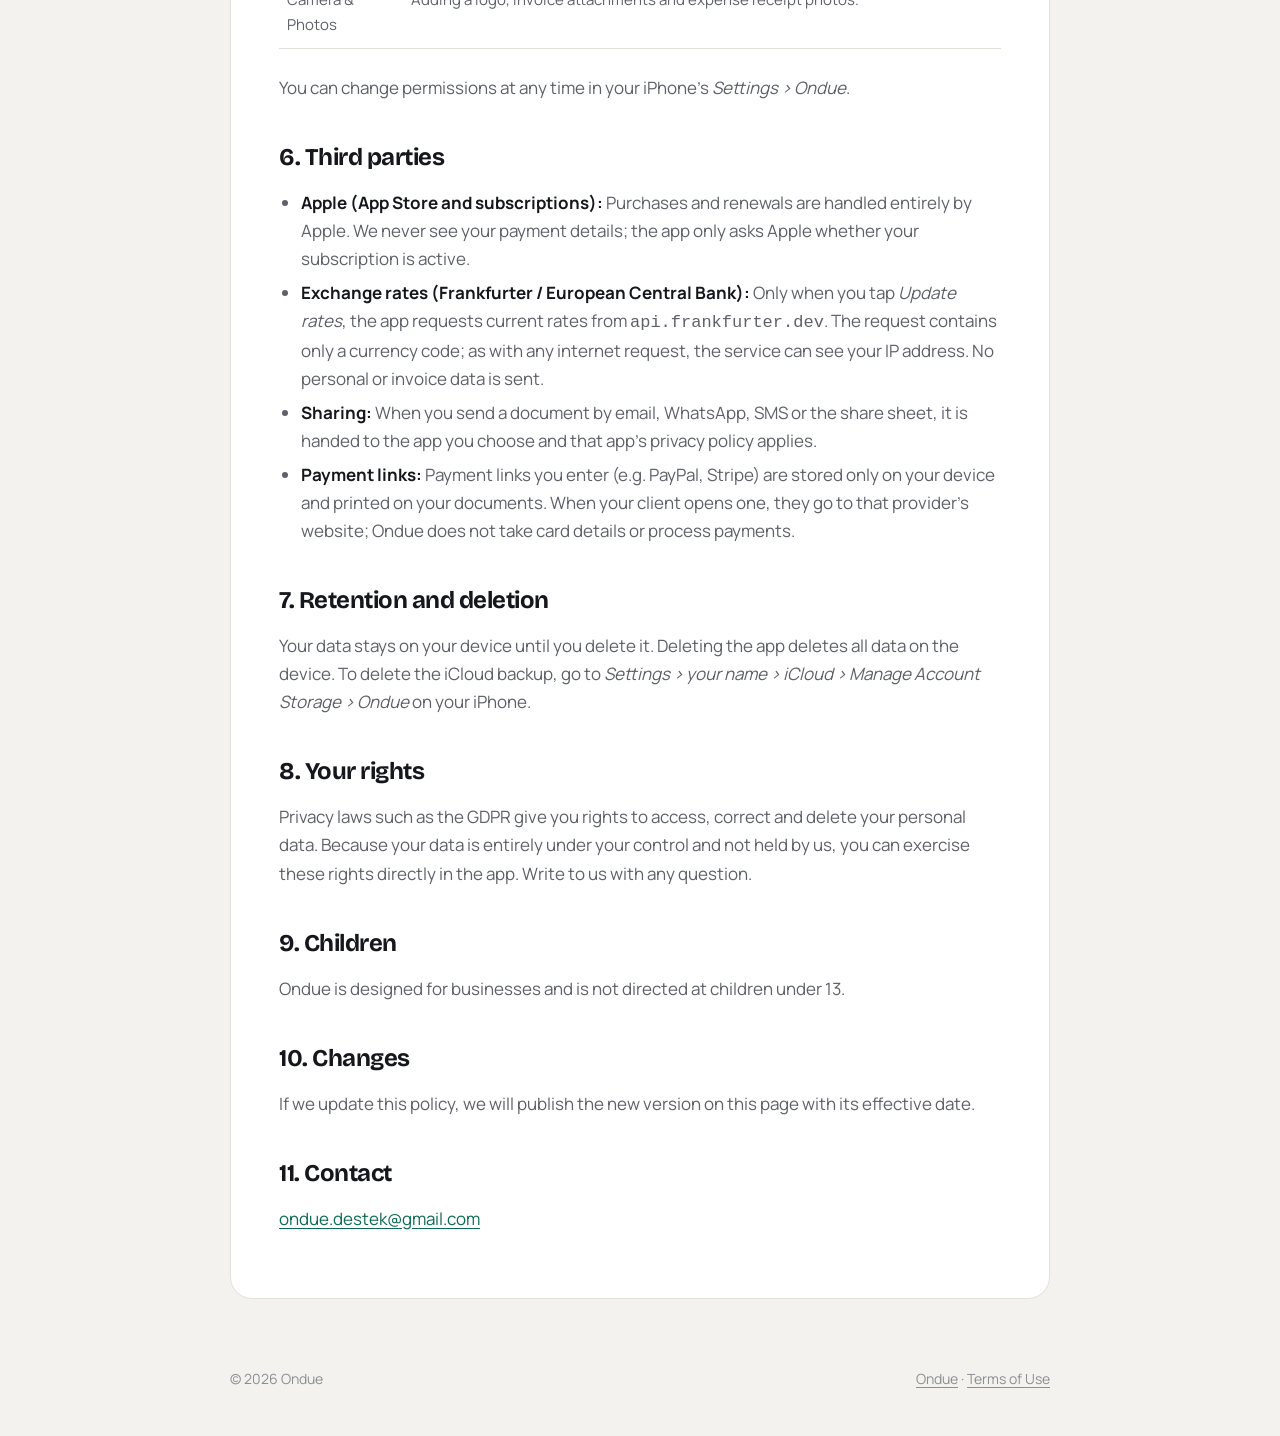
==== commit 23f0d653: "Gizlilik sayfası 1.0.1 inceleme sürümüne döndürüldü (KVKK metni kvkk-1.0.2 dalında) Co-Authored-By: " ====
--- a/privacy.html
+++ b/privacy.html
@@ -10,6 +10,9 @@
   <meta name="theme-color" content="#0E6B53" />
   <link rel="icon" href="favicon.png" />
   <link rel="apple-touch-icon" href="logo.png" />
+  <link rel="preconnect" href="https://fonts.googleapis.com" />
+  <link rel="preconnect" href="https://fonts.gstatic.com" crossorigin />
+  <link href="https://fonts.googleapis.com/css2?family=Bricolage+Grotesque:opsz,wght@12..96,700&family=Manrope:wght@400;500;700&display=swap" rel="stylesheet" />
   <link rel="stylesheet" href="style.css" />
   <script src="lang.js"></script>
 </head>
@@ -28,14 +31,14 @@
     <!-- ============================ TÜRKÇE ============================ -->
     <article class="doc" lang-block="tr" lang="tr">
       <h1>Gizlilik Politikası</h1>
-      <p class="meta">Yürürlük tarihi: 29 Ekim 2026</p>
+      <p class="meta">Yürürlük tarihi: 17 Ekim 2026</p>
 
       <div class="summary">
-        <p><strong>Kısaca:</strong> Ondue senden hiçbir kişisel veri toplamaz. Hesap, sunucu, reklam, analiz ya da takip yoktur. Girdiğin her şey cihazında ve istersen kendi iCloud hesabında saklanır. Biz bu verileri göremeyiz. KVKK aydınlatma metni için <a href="#kvkk">12. bölüme</a> bak.</p>
+        <p><strong>Kısaca:</strong> Ondue senden hiçbir kişisel veri toplamaz. Hesap, sunucu, reklam, analiz ya da takip yoktur. Girdiğin her şey cihazında ve istersen kendi iCloud hesabında saklanır. Biz bu verileri göremeyiz.</p>
       </div>
 
       <h2>1. Biz kimiz</h2>
-      <p>Ondue, serbest çalışanlar ve küçük işletmeler için bir fatura, teklif, makbuz ve gider uygulamasıdır. Bu politika, iOS için Ondue uygulamasını ve bu web sitesini kapsar. Veri sorumlusu, uygulamanın geliştiricisi <strong>Yusuf Doğan</strong>'dır. 6698 sayılı Kişisel Verilerin Korunması Kanunu (KVKK) ve AB Genel Veri Koruma Tüzüğü (GDPR) açısından iletişim adresimiz: <a href="mailto:ondue.destek@gmail.com">ondue.destek@gmail.com</a>.</p>
+      <p>Ondue, serbest çalışanlar ve küçük işletmeler için bir fatura, teklif, makbuz ve gider uygulamasıdır. Bu politika, iOS için Ondue uygulamasını ve bu web sitesini kapsar. 6698 sayılı Kişisel Verilerin Korunması Kanunu (KVKK) ve AB Genel Veri Koruma Tüzüğü (GDPR) açısından iletişim adresimiz: <a href="mailto:ondue.destek@gmail.com">ondue.destek@gmail.com</a>.</p>
 
       <h2>2. Topladığımız veriler</h2>
       <p><strong>Hiçbiri.</strong> Ondue'nun bir sunucusu yoktur ve uygulama bize hiçbir veri göndermez. Kayıt ya da giriş gerekmez. Uygulamada reklam, analiz aracı, hata raporlama servisi ya da başka uygulama ve sitelerde seni takip eden bir teknoloji bulunmaz.</p>
@@ -52,7 +55,7 @@
       <p>Bu bilgilerin doğruluğundan ve müşterilerinin verilerini işlemek için gerekli hukuki dayanaktan sen sorumlusun; Ondue yalnızca bu verileri senin cihazında saklayan bir araçtır.</p>
 
       <h2>4. iCloud yedeği</h2>
-      <p>iCloud yedeği <strong>varsayılan olarak kapalıdır</strong>; yalnızca sen açarsan (ilk kurulumda ya da <em>Ayarlar</em>'da) uygulama verilerinin bir kopyası, Apple'ın iCloud Drive hizmetinde <strong>senin hesabına ait, yalnızca Ondue'nun erişebildiği özel bir alana</strong> kaydedilir. Apple'ın sunucuları yurt dışındadır. Bu yedek, uygulamayı silip yeniden yüklediğinde ya da yeni bir iPhone'a geçtiğinde verilerini geri yüklemek için kullanılır. Yedek açıkken ücretsiz plan ve fatura numarası sayaçları (birkaç sayı) da aynı alana yazılır. Biz bu yedeğe erişemeyiz. Yedeklemeyi istediğin zaman <em>Ayarlar</em>'dan kapatabilirsin. iCloud, <a href="https://www.apple.com/tr/legal/privacy/">Apple'ın gizlilik politikasına</a> tabidir.</p>
+      <p>iCloud yedeği açıkken uygulama verilerinin bir kopyası, Apple'ın iCloud Drive hizmetinde <strong>senin hesabına ait, yalnızca Ondue'nun erişebildiği özel bir alana</strong> kaydedilir. Bu yedek, uygulamayı silip yeniden yüklediğinde ya da yeni bir iPhone'a geçtiğinde verilerini geri yüklemek için kullanılır. Biz bu yedeğe erişemeyiz. Yedeklemeyi uygulamada <em>Ayarlar</em> bölümünden kapatabilirsin. iCloud, <a href="https://www.apple.com/tr/legal/privacy/">Apple'ın gizlilik politikasına</a> tabidir.</p>
 
       <h2>5. İzinler</h2>
       <div class="table-wrap">
@@ -74,10 +77,10 @@
       </ul>
 
       <h2>7. Saklama süresi ve silme</h2>
-      <p>Veriler, sen silene kadar cihazında kalır. Uygulamada <em>Ayarlar › Gizlilik › KVKK aydınlatma metni › Tüm verilerimi sil</em> cihazdaki her şeyi ve iCloud yedeğini siler; kişisel bilgi içermeyen fatura numarası ve ücretsiz plan sayaçları kalır. Uygulamayı silmek de cihazdaki tüm verileri siler. iCloud yedeğini ayrıca iPhone'unda <em>Ayarlar › adın › iCloud › Hesap Depolamasını Yönet › Ondue</em> yolundan silebilirsin. Vergi mevzuatı kestiğin faturaları belirli bir süre saklamanı gerektirebilir; silmeden önce bir yedek al.</p>
+      <p>Veriler, sen silene kadar cihazında kalır. Uygulamayı silmek cihazdaki tüm verileri siler. iCloud yedeğini silmek için iPhone'unda <em>Ayarlar › adın › iCloud › Hesap Depolamasını Yönet › Ondue</em> yolunu izleyebilirsin.</p>
 
       <h2>8. Hakların</h2>
-      <p>KVKK ve GDPR kapsamında kişisel verilerine erişme, düzeltme ve silme gibi hakların vardır. Verilerin bizde değil, tamamen senin kontrolünde olduğu için bu hakları doğrudan uygulama içinden kullanabilirsin. KVKK md.11 kapsamındaki hakların ve başvuru yolu <a href="#kvkk">12. bölümde</a>. Her türlü soru için bize yazabilirsin.</p>
+      <p>KVKK ve GDPR kapsamında kişisel verilerine erişme, düzeltme ve silme gibi hakların vardır. Verilerin bizde değil, tamamen senin kontrolünde olduğu için bu hakları doğrudan uygulama içinden kullanabilirsin. Her türlü soru için bize yazabilirsin.</p>
 
       <h2>9. Çocuklar</h2>
       <p>Ondue işletmeler için tasarlanmıştır ve 13 yaşın altındaki çocuklara yönelik değildir.</p>
@@ -87,41 +90,19 @@
 
       <h2>11. İletişim</h2>
       <p><a href="mailto:ondue.destek@gmail.com">ondue.destek@gmail.com</a></p>
-
-      <h2 id="kvkk">12. KVKK Aydınlatma Metni</h2>
-      <p class="meta">6698 sayılı Kişisel Verilerin Korunması Kanunu md.10 ve Aydınlatma Yükümlülüğünün Yerine Getirilmesinde Uyulacak Usul ve Esaslar Hakkında Tebliğ uyarınca. Aynı metin uygulamada <em>Ayarlar › Gizlilik</em> bölümünde ve ilk kurulumda yer alır.</p>
-      <p><strong>Veri sorumlusu:</strong> Ondue uygulamasının geliştiricisi Yusuf Doğan. İletişim: <a href="mailto:ondue.destek@gmail.com">ondue.destek@gmail.com</a>.</p>
-      <p><strong>İşlenen veriler ve toplama yöntemi:</strong> İşletme bilgilerin (ad, soyad, unvan, adres, telefon, e-posta, vergi veya T.C. kimlik numarası, logo, imza, IBAN ve ödeme linkleri); müşterilerinin adı, adresi, e-postası, telefonu ve vergi numarası; faturalar, teklifler, makbuzlar, ödemeler, giderler ve eklediğin fotoğraflar. Bunları uygulamadaki formlara sen girersin ya da rehberinden seçtiğin tek bir kişiden, seçtiğin veya çektiğin bir fotoğraftan alınır. <strong>Yalnızca cihazında saklanır; geliştiriciye gönderilmez.</strong> Geliştiricinin sunucusu yoktur.</p>
-      <p><strong>Amaç ve hukuki sebep:</strong> Fatura, teklif ve makbuz hazırlamak, ödemeleri ve giderleri takip etmek, hatırlatma göstermek; talep ettiğin hizmetin sunulması (KVKK md.5/2-c). Müşterilerinin bilgileri için veri sorumlusu sensin.</p>
-      <p><strong>Aktarılan kişiler ve yurt dışı:</strong></p>
-      <div class="table-wrap">
-        <table>
-          <tr><th>Alıcı</th><th>Ne gider, ne zaman</th><th>Hukuki sebep</th></tr>
-          <tr><td>Apple, iCloud (yurt dışı)</td><td>Yalnızca iCloud yedeğini açarsan: uygulama verilerinin kopyası ve sayaçlar, kendi iCloud hesabına.</td><td>Açık rıza (md.5/1, md.9); yedeği kapatarak geri alınır.</td></tr>
-          <tr><td>Apple, App Store (yurt dışı)</td><td>Abonelik satın alma ve yenileme; uygulama yalnızca aboneliğin etkin olup olmadığını öğrenir. Ödeme bilgilerin geliştiriciye gelmez.</td><td>Satın aldığın hizmetin sunulması (md.5/2-c).</td></tr>
-          <tr><td>Frankfurter, api.frankfurter.dev (yurt dışı)</td><td>Yalnızca “Kurları güncelle”ye dokunduğunda: para birimi kodu ve, her internet isteğinde olduğu gibi, IP adresin.</td><td>Düğmeye dokunarak verdiğin açık rıza (md.5/1, md.9).</td></tr>
-          <tr><td>Seçtiğin uygulama (Mail, WhatsApp, Mesajlar…)</td><td>Bir belgeyi paylaştığında, yalnızca o belge.</td><td>Senin kararın; o uygulama kendi koşullarıyla işler.</td></tr>
-        </table>
-      </div>
-      <p>Uygulamada reklam, analiz, hata raporlama ya da takip aracı yoktur; yazı tipleri uygulamanın içindedir ve internetten indirilmez. Uygulama tanıtım ya da pazarlama amaçlı e-posta, SMS veya anlık bildirim göndermez; hatırlatmalar cihazda planlanan yerel bildirimlerdir.</p>
-      <p><strong>Saklama süresi:</strong> Sen silene kadar cihazında (ve açtıysan iCloud yedeğinde). <em>Tüm verilerimi sil</em> ile ya da uygulamayı silerek kaldırabilirsin.</p>
-      <p><strong>Hakların (KVKK md.11):</strong> Kişisel verilerinin işlenip işlenmediğini öğrenme, işlenmişse bilgi isteme, işlenme amacını ve amacına uygun kullanılıp kullanılmadığını öğrenme, yurt içinde veya yurt dışında aktarıldığı üçüncü kişileri bilme, eksik veya yanlış işlenmişse düzeltilmesini, silinmesini veya yok edilmesini isteme, bu işlemlerin aktarıldığı kişilere bildirilmesini isteme, münhasıran otomatik sistemlerle analiz edilmesi sonucu aleyhine bir sonuca itiraz etme ve kanuna aykırı işleme nedeniyle zarara uğrarsan zararın giderilmesini talep etme. Başvurunu <a href="mailto:ondue.destek@gmail.com">ondue.destek@gmail.com</a> adresine iletebilirsin; en geç 30 gün içinde ücretsiz cevaplanır. Başvurun reddedilir ya da cevapsız kalırsa Kişisel Verileri Koruma Kurulu'na şikâyette bulunabilirsin.</p>
-
-      <h2>13. Bu web sitesi</h2>
-      <p>Bu site GitHub Pages (GitHub Inc., ABD) üzerinde barındırılır. Bir sayfayı açtığında, her web sitesinde olduğu gibi IP adresin ve tarayıcı bilgilerin GitHub'ın sunucularına ulaşır; GitHub bunları kendi gizlilik bildirimine göre işler. Sitede çerez, analiz aracı ya da başka bir siteden yüklenen yazı tipi veya kod yoktur; dil seçimin yalnızca kendi tarayıcında saklanır.</p>
     </article>
 
     <!-- ============================ ENGLISH ============================ -->
     <article class="doc" lang-block="en" lang="en">
       <h1>Privacy Policy</h1>
-      <p class="meta">Effective date: October 29, 2026</p>
+      <p class="meta">Effective date: October 17, 2026</p>
 
       <div class="summary">
-        <p><strong>In short:</strong> Ondue does not collect any personal data. There is no account, no server, no ads, no analytics and no tracking. Everything you enter stays on your device and, if you choose, in your own iCloud account. We cannot see it. For the notice under Türkiye's data protection law, see <a href="#kvkk-en">section 12</a>.</p>
+        <p><strong>In short:</strong> Ondue does not collect any personal data. There is no account, no server, no ads, no analytics and no tracking. Everything you enter stays on your device and, if you choose, in your own iCloud account. We cannot see it.</p>
       </div>
 
       <h2>1. Who we are</h2>
-      <p>Ondue is an invoice, quote, receipt and expense app for freelancers and small businesses. This policy covers the Ondue app for iOS and this website. The data controller is the app's developer, <strong>Yusuf Doğan</strong>. For data protection questions under the GDPR and other privacy laws, contact us at <a href="mailto:ondue.destek@gmail.com">ondue.destek@gmail.com</a>.</p>
+      <p>Ondue is an invoice, quote, receipt and expense app for freelancers and small businesses. This policy covers the Ondue app for iOS and this website. For data protection questions under the GDPR and other privacy laws, contact us at <a href="mailto:ondue.destek@gmail.com">ondue.destek@gmail.com</a>.</p>
 
       <h2>2. Data we collect</h2>
       <p><strong>None.</strong> Ondue has no server and the app sends no data to us. No sign-up or login is required. The app contains no advertising, no analytics, no crash-reporting service and no technology that tracks you across other apps or websites.</p>
@@ -138,7 +119,7 @@
       <p>You are responsible for the accuracy of this information and for having a lawful basis to process your clients' data; Ondue is only a tool that stores it on your device.</p>
 
       <h2>4. iCloud backup</h2>
-      <p>iCloud backup is <strong>off by default</strong>. Only if you turn it on (during setup or in <em>Settings</em>), a copy of your app data is saved in Apple's iCloud Drive, in <strong>a private area of your own account that only Ondue can access</strong>, on Apple's servers, which may be abroad. It is used to restore your data when you reinstall the app or move to a new iPhone. While it is on, the free plan and invoice number counters (a few numbers) are saved there too. We have no access to this backup. You can turn backup off any time in <em>Settings</em>. iCloud is governed by <a href="https://www.apple.com/legal/privacy/">Apple's Privacy Policy</a>.</p>
+      <p>When iCloud backup is on, a copy of your app data is saved in Apple's iCloud Drive, in <strong>a private area of your own account that only Ondue can access</strong>. It is used to restore your data when you reinstall the app or move to a new iPhone. We have no access to this backup. You can turn backup off in the app under <em>Settings</em>. iCloud is governed by <a href="https://www.apple.com/legal/privacy/">Apple's Privacy Policy</a>.</p>
 
       <h2>5. Permissions</h2>
       <div class="table-wrap">
@@ -160,7 +141,7 @@
       </ul>
 
       <h2>7. Retention and deletion</h2>
-      <p>Your data stays on your device until you delete it. In the app, <em>Settings › Privacy › Privacy notice › Delete all my data</em> removes everything on the device and the iCloud backup; the invoice number and free plan counters, which hold no personal data, remain. Deleting the app also deletes all data on the device. You can also delete the iCloud backup in <em>Settings › your name › iCloud › Manage Account Storage › Ondue</em> on your iPhone. Tax rules may require you to keep issued invoices for some time; make a backup before deleting.</p>
+      <p>Your data stays on your device until you delete it. Deleting the app deletes all data on the device. To delete the iCloud backup, go to <em>Settings › your name › iCloud › Manage Account Storage › Ondue</em> on your iPhone.</p>
 
       <h2>8. Your rights</h2>
       <p>Privacy laws such as the GDPR give you rights to access, correct and delete your personal data. Because your data is entirely under your control and not held by us, you can exercise these rights directly in the app. Write to us with any question.</p>
@@ -173,28 +154,6 @@
 
       <h2>11. Contact</h2>
       <p><a href="mailto:ondue.destek@gmail.com">ondue.destek@gmail.com</a></p>
-
-      <h2 id="kvkk-en">12. Notice under Türkiye's data protection law (KVKK)</h2>
-      <p class="meta">Under article 10 of Law No. 6698 on the Protection of Personal Data. The same notice is in the app under <em>Settings › Privacy</em> and during setup.</p>
-      <p><strong>Data controller:</strong> the developer of Ondue, Yusuf Doğan. Contact: <a href="mailto:ondue.destek@gmail.com">ondue.destek@gmail.com</a>.</p>
-      <p><strong>Data and how it is collected:</strong> your business details, your clients' contact details and tax IDs, invoices, quotes, receipts, payments, expenses and attached photos. You type them into the app, or they come from the one contact you pick or a photo you choose or take. <strong>They are stored only on your device and are never sent to the developer</strong>, who has no server.</p>
-      <p><strong>Purpose and legal basis:</strong> preparing documents, tracking payments and expenses and showing reminders; providing the service you ask for (KVKK art. 5(2)(c)). You are the controller of your clients' data.</p>
-      <p><strong>Recipients, including abroad:</strong></p>
-      <div class="table-wrap">
-        <table>
-          <tr><th>Recipient</th><th>What, and when</th><th>Legal basis</th></tr>
-          <tr><td>Apple, iCloud (abroad)</td><td>Only if you turn iCloud backup on: a copy of your app data and the counters, in your own iCloud account.</td><td>Explicit consent (art. 5(1), art. 9); withdraw by turning backup off.</td></tr>
-          <tr><td>Apple, App Store (abroad)</td><td>Subscription purchase and renewal; the app only learns whether your subscription is active. Payment details never reach the developer.</td><td>Providing the service you buy (art. 5(2)(c)).</td></tr>
-          <tr><td>Frankfurter, api.frankfurter.dev (abroad)</td><td>Only when you tap “Update rates”: the currency code and, as with any internet request, your IP address.</td><td>Explicit consent by tapping the button (art. 5(1), art. 9).</td></tr>
-          <tr><td>The app you choose (Mail, WhatsApp, Messages…)</td><td>Only the document you share.</td><td>Your decision; that app's own terms apply.</td></tr>
-        </table>
-      </div>
-      <p>The app has no ads, analytics, crash reporting or tracking; its fonts are built in and never downloaded. It sends no promotional emails, SMS or push campaigns; reminders are local notifications scheduled on the device.</p>
-      <p><strong>Retention:</strong> until you delete it, on your device (and in your iCloud backup, if on). Remove it with <em>Delete all my data</em> or by deleting the app.</p>
-      <p><strong>Your rights (KVKK art. 11):</strong> to learn whether your data is processed and request information, learn the purpose and whether it is used accordingly, know the recipients in Türkiye or abroad, have incomplete or inaccurate data corrected, have it erased or destroyed and these steps notified to recipients, object to a result against you arising solely from automated analysis, and claim compensation for damage caused by unlawful processing. Write to <a href="mailto:ondue.destek@gmail.com">ondue.destek@gmail.com</a>; you will get a free answer within 30 days at the latest. If your request is refused or unanswered, you may complain to Türkiye's Personal Data Protection Board.</p>
-
-      <h2>13. This website</h2>
-      <p>This site is hosted on GitHub Pages (GitHub Inc., USA). When you open a page, as with any website, your IP address and browser details reach GitHub's servers, which process them under GitHub's privacy statement. The site uses no cookies, no analytics and no fonts or scripts loaded from other sites; your language choice is stored only in your own browser.</p>
     </article>
   </main>
 
--- a/style.css
+++ b/style.css
@@ -1,9 +1,3 @@
-/* Fonts are served from this site, never fetched from Google Fonts: no visitor data goes to a third party. */
-@font-face { font-family: 'Manrope'; font-weight: 400; font-display: swap; src: url('fonts/Manrope_400Regular.ttf') format('truetype'); }
-@font-face { font-family: 'Manrope'; font-weight: 500; font-display: swap; src: url('fonts/Manrope_500Medium.ttf') format('truetype'); }
-@font-face { font-family: 'Manrope'; font-weight: 700; font-display: swap; src: url('fonts/Manrope_700Bold.ttf') format('truetype'); }
-@font-face { font-family: 'Bricolage Grotesque'; font-weight: 700; font-display: swap; src: url('fonts/BricolageGrotesque_700Bold.ttf') format('truetype'); }
-
 :root {
   --bg: #f4f2ee;
   --card: #ffffff;
